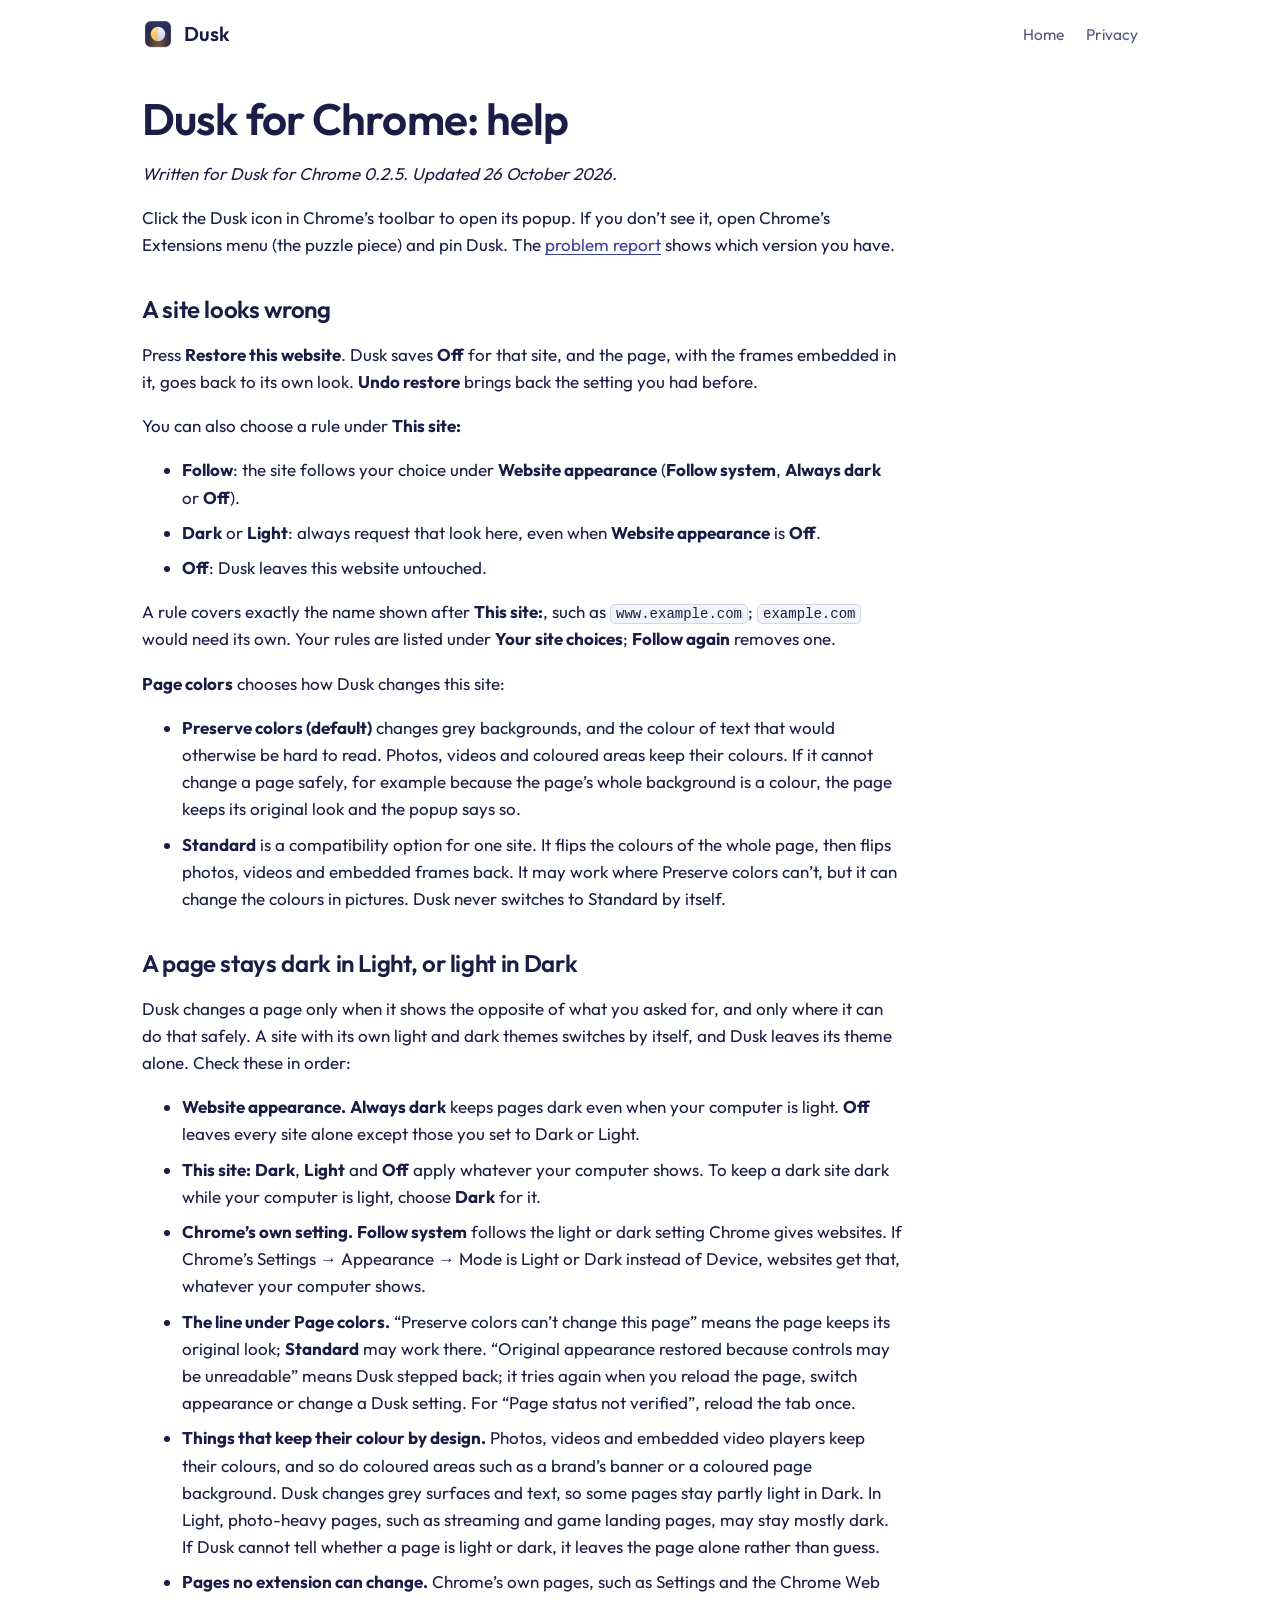
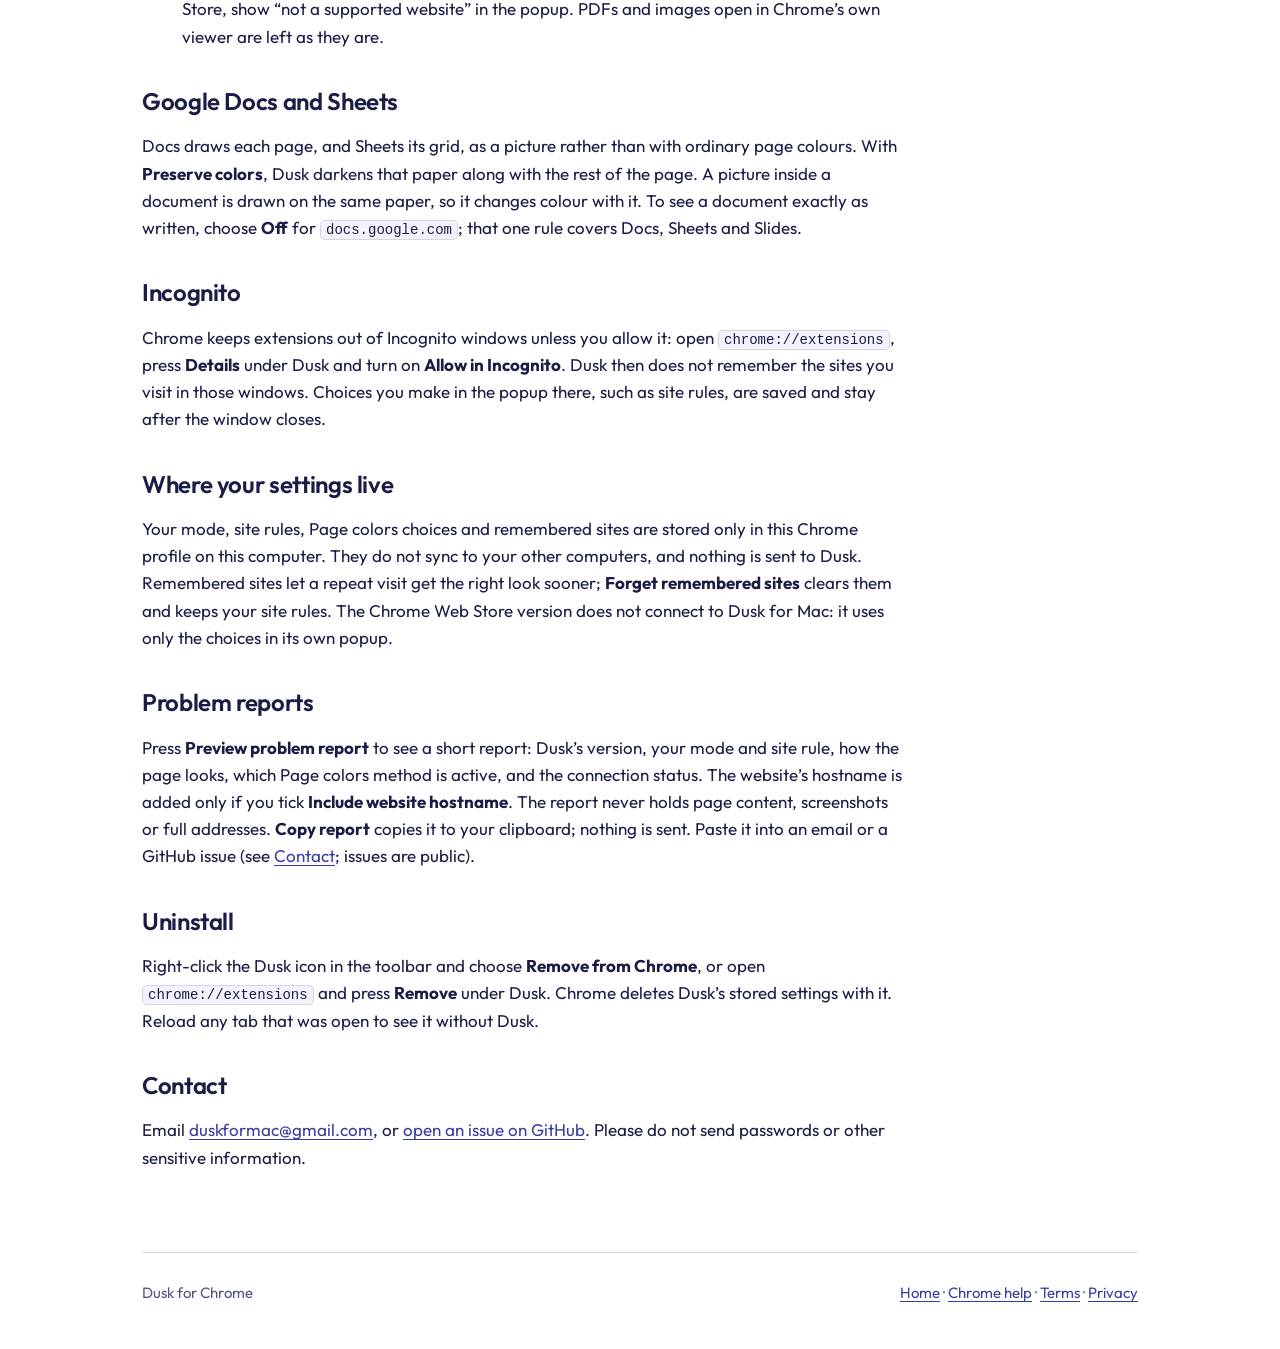
==== chrome-help.html @ 50c20387 "Site redesign: one switch for your Mac apps and websites; Chrome help and Terms pages" ====
<!doctype html>
<html lang="en">
<head>
<meta charset="utf-8">
<meta name="viewport" content="width=device-width, initial-scale=1">
<title>Dusk for Chrome: help</title>
<meta name="description" content="Troubleshooting for Dusk for Chrome: a site that looks wrong, pages that stay light or dark, Google Docs and Sheets, Incognito, problem reports and uninstalling.">
<link rel="icon" href="img/icon.png">
<link rel="stylesheet" href="style.css">
</head>
<body>
<div class="wrap">
  <header class="top">
    <a class="brand" href="./"><img src="img/icon.png" alt="">Dusk</a>
    <nav><a href="./">Home</a><a href="privacy.html">Privacy</a></nav>
  </header>
  <main class="doc">
    <h1>Dusk for Chrome: help</h1>
    <p><em>Written for Dusk for Chrome 0.2.5. Updated 26 October 2026.</em></p>
    <p>Click the Dusk icon in Chrome’s toolbar to open its popup. If you don’t see it, open Chrome’s Extensions menu (the puzzle piece) and pin Dusk. The <a href="#reports">problem report</a> shows which version you have.</p>

    <h2>A site looks wrong</h2>
    <p>Press <strong>Restore this website</strong>. Dusk saves <strong>Off</strong> for that site, and the page, with the frames embedded in it, goes back to its own look. <strong>Undo restore</strong> brings back the setting you had before.</p>
    <p>You can also choose a rule under <strong>This site:</strong></p>
    <ul>
      <li><strong>Follow</strong>: the site follows your choice under <strong>Website appearance</strong> (<strong>Follow system</strong>, <strong>Always dark</strong> or <strong>Off</strong>).</li>
      <li><strong>Dark</strong> or <strong>Light</strong>: always request that look here, even when <strong>Website appearance</strong> is <strong>Off</strong>.</li>
      <li><strong>Off</strong>: Dusk leaves this website untouched.</li>
    </ul>
    <p>A rule covers exactly the name shown after <strong>This site:</strong>, such as <code>www.example.com</code>; <code>example.com</code> would need its own. Your rules are listed under <strong>Your site choices</strong>; <strong>Follow again</strong> removes one.</p>
    <p><strong>Page colors</strong> chooses how Dusk changes this site:</p>
    <ul>
      <li><strong>Preserve colors (default)</strong> changes grey backgrounds, and the colour of text that would otherwise be hard to read. Photos, videos and coloured areas keep their colours. If it cannot change a page safely, for example because the page’s whole background is a colour, the page keeps its original look and the popup says so.</li>
      <li><strong>Standard</strong> is a compatibility option for one site. It flips the colours of the whole page, then flips photos, videos and embedded frames back. It may work where Preserve colors can’t, but it can change the colours in pictures. Dusk never switches to Standard by itself.</li>
    </ul>

    <h2>A page stays dark in Light, or light in Dark</h2>
    <p>Dusk changes a page only when it shows the opposite of what you asked for, and only where it can do that safely. A site with its own light and dark themes switches by itself, and Dusk leaves its theme alone. Check these in order:</p>
    <ul>
      <li><strong>Website appearance.</strong> <strong>Always dark</strong> keeps pages dark even when your computer is light. <strong>Off</strong> leaves every site alone except those you set to Dark or Light.</li>
      <li><strong>This site:</strong> <strong>Dark</strong>, <strong>Light</strong> and <strong>Off</strong> apply whatever your computer shows. To keep a dark site dark while your computer is light, choose <strong>Dark</strong> for it.</li>
      <li><strong>Chrome’s own setting.</strong> <strong>Follow system</strong> follows the light or dark setting Chrome gives websites. If Chrome’s Settings → Appearance → Mode is Light or Dark instead of Device, websites get that, whatever your computer shows.</li>
      <li><strong>The line under Page colors.</strong> “Preserve colors can’t change this page” means the page keeps its original look; <strong>Standard</strong> may work there. “Original appearance restored because controls may be unreadable” means Dusk stepped back; it tries again when you reload the page, switch appearance or change a Dusk setting. For “Page status not verified”, reload the tab once.</li>
      <li><strong>Things that keep their colour by design.</strong> Photos, videos and embedded video players keep their colours, and so do coloured areas such as a brand’s banner or a coloured page background. Dusk changes grey surfaces and text, so some pages stay partly light in Dark. In Light, photo-heavy pages, such as streaming and game landing pages, may stay mostly dark. If Dusk cannot tell whether a page is light or dark, it leaves the page alone rather than guess.</li>
      <li><strong>Pages no extension can change.</strong> Chrome’s own pages, such as Settings and the Chrome Web Store, show “not a supported website” in the popup. PDFs and images open in Chrome’s own viewer are left as they are.</li>
    </ul>

    <h2>Google Docs and Sheets</h2>
    <p>Docs draws each page, and Sheets its grid, as a picture rather than with ordinary page colours. With <strong>Preserve colors</strong>, Dusk darkens that paper along with the rest of the page. A picture inside a document is drawn on the same paper, so it changes colour with it. To see a document exactly as written, choose <strong>Off</strong> for <code>docs.google.com</code>; that one rule covers Docs, Sheets and Slides.</p>

    <h2>Incognito</h2>
    <p>Chrome keeps extensions out of Incognito windows unless you allow it: open <code>chrome://extensions</code>, press <strong>Details</strong> under Dusk and turn on <strong>Allow in Incognito</strong>. Dusk then does not remember the sites you visit in those windows. Choices you make in the popup there, such as site rules, are saved and stay after the window closes.</p>

    <h2>Where your settings live</h2>
    <p>Your mode, site rules, Page colors choices and remembered sites are stored only in this Chrome profile on this computer. They do not sync to your other computers, and nothing is sent to Dusk. Remembered sites let a repeat visit get the right look sooner; <strong>Forget remembered sites</strong> clears them and keeps your site rules. The Chrome Web Store version does not connect to Dusk for Mac: it uses only the choices in its own popup.</p>

    <h2 id="reports">Problem reports</h2>
    <p>Press <strong>Preview problem report</strong> to see a short report: Dusk’s version, your mode and site rule, how the page looks, which Page colors method is active, and the connection status. The website’s hostname is added only if you tick <strong>Include website hostname</strong>. The report never holds page content, screenshots or full addresses. <strong>Copy report</strong> copies it to your clipboard; nothing is sent. Paste it into an email or a GitHub issue (see <a href="#contact">Contact</a>; issues are public).</p>

    <h2>Uninstall</h2>
    <p>Right-click the Dusk icon in the toolbar and choose <strong>Remove from Chrome</strong>, or open <code>chrome://extensions</code> and press <strong>Remove</strong> under Dusk. Chrome deletes Dusk’s stored settings with it. Reload any tab that was open to see it without Dusk.</p>

    <h2 id="contact">Contact</h2>
    <p>Email <a href="mailto:duskformac@gmail.com">duskformac@gmail.com</a>, or <a href="https://github.com/calvinkim85/dusk-site/issues">open an issue on GitHub</a>. Please do not send passwords or other sensitive information.</p>
  </main>
  <footer><span>Dusk for Chrome</span><span><a href="./">Home</a> · <a href="chrome-help.html">Chrome help</a> · <a href="terms.html">Terms</a> · <a href="privacy.html">Privacy</a></span></footer>
</div>
</body>
</html>
---- style.css ----
/* Dusk site, shared by every page. No external fonts, scripts or trackers: the page makes no third-party requests.
   Colours come from the icon: its navy, its amber half and its periwinkle half. Home-page layout is in home.css. */
@font-face {
  font-family: "Outfit"; src: url("fonts/outfit-latin-wght.woff2") format("woff2");
  font-weight: 100 900; font-style: normal; font-display: swap;
}
:root {
  --bg: #ffffff; --ink: #1a1d45; --muted: #52567a; --card: #f3f4fb; --line: rgba(26,29,69,.14);
  --accent: #3a3f9f; --accent-ink: #ffffff; --shadow: 0 18px 50px rgba(26,29,69,.18);
  --ember: #fdbc59; --night: #1a1d45;
}
@media (prefers-color-scheme: dark) {
  :root { --bg: #1a1d45; --ink: #eef0fb; --muted: #b3b7d6; --card: #23275a; --line: rgba(233,236,250,.16);
          --accent: #fdbc59; --accent-ink: #1a1d45; --shadow: 0 18px 50px rgba(6,7,24,.55); }
}
* { box-sizing: border-box; }
html { color-scheme: light dark; -webkit-text-size-adjust: 100%; }
body { margin: 0; background: var(--bg); color: var(--ink);
       font: 400 17px/1.6 "Outfit", -apple-system, BlinkMacSystemFont, "Segoe UI", Roboto, Helvetica, Arial, sans-serif;
       -webkit-font-smoothing: antialiased; }
.wrap { max-width: 1040px; margin: 0 auto; padding-inline: 22px; }
a { color: var(--accent); text-underline-offset: 3px; }
a:focus-visible { outline: 3px solid var(--accent); outline-offset: 3px; border-radius: 3px; }
header.top { display: flex; align-items: center; justify-content: space-between; padding-block: 18px; }
.brand { display: flex; align-items: center; gap: 10px; font-weight: 600; font-size: 20px; color: var(--ink); text-decoration: none; }
.brand img { width: 32px; height: 32px; border-radius: 7px; }
nav { display: flex; flex-wrap: wrap; justify-content: flex-end; gap: 8px 22px; }
nav a { color: var(--muted); text-decoration: none; font-size: 15.5px; }
nav a:hover { color: var(--ink); }

h1, h2, h3 { text-wrap: balance; }
p, li { text-wrap: pretty; }

.hero { display: grid; grid-template-columns: 1.05fr .95fr; gap: 48px; align-items: center; padding-block: 44px 64px; }
h1 { font-size: clamp(38px, 5.4vw, 60px); line-height: 1.04; letter-spacing: -.02em; margin: 0 0 18px; font-weight: 600; }
.lede { font-size: 20px; color: var(--muted); margin: 0 0 28px; max-width: 34em; }
.cta { display: flex; flex-wrap: wrap; gap: 12px; align-items: center; }
.btn { display: inline-block; padding: 12px 22px; border-radius: 999px; font-weight: 500; font-size: 16.5px; text-decoration: none; }
.btn.primary { background: var(--accent); color: var(--accent-ink); }
.btn.ghost { border: 1px solid var(--line); color: var(--ink); background: var(--card); }
.btn[aria-disabled="true"] { opacity: .6; cursor: default; }
.note { font-size: 14.5px; color: var(--muted); margin-top: 14px; }
.shot { width: 100%; max-width: 400px; justify-self: center; border-radius: 14px; box-shadow: var(--shadow); border: 1px solid var(--line); display: block; }
.hero-shot { margin: 0; }
.hero-shot figcaption { margin-top: 10px; color: var(--muted); text-align: center; font-size: 14.5px; }

section { padding-block: 56px; border-top: 1px solid var(--line); }
h2 { font-size: clamp(27px, 3.4vw, 38px); line-height: 1.15; letter-spacing: -.015em; margin: 0 0 10px; font-weight: 600; }
h3 { font-weight: 600; }
.sub { color: var(--muted); margin: 0 0 30px; max-width: 40em; }
.grid { display: grid; grid-template-columns: repeat(3, 1fr); gap: 16px; }
.card { background: var(--card); border-radius: 14px; padding: 20px; }
.card h3 { margin: 0 0 6px; font-size: 18px; }
.card p { margin: 0; color: var(--muted); font-size: 16px; }
.card p + p { margin-top: 12px; }
.status { display: inline-block; margin-top: 14px; color: var(--muted); font-size: 14px; font-weight: 600; }
.two { display: grid; grid-template-columns: 1fr 1fr; gap: 40px; align-items: center; }
.two img { max-width: 100%; }
.shot.wide { max-width: 480px; height: auto; }
ul.plain, ol.plain { padding-left: 1.1em; margin: 0; }
ul.plain li, ol.plain li { margin-bottom: 9px; }
.honest { background: var(--card); border-radius: 14px; padding: 22px 24px; }

footer { border-top: 1px solid var(--line); padding-block: 28px 44px; color: var(--muted); font-size: 15px;
         display: flex; flex-wrap: wrap; gap: 8px 22px; justify-content: space-between; }

/* document pages: privacy, terms, support, help */
.doc { max-width: 760px; padding-block: 28px 64px; }
.doc h1 { font-size: clamp(31px, 4.4vw, 44px); }
.doc h2 { font-size: 24px; margin-top: 38px; }
.doc li { margin-bottom: 8px; }
.policy-scope { padding: 14px 16px; border-radius: 10px; background: var(--card); }
.doc code { font: 14px ui-monospace, SFMono-Regular, Menlo, monospace; background: var(--card); border: 1px solid var(--line); border-radius: 5px; padding: 1px 5px; overflow-wrap: anywhere; }

@media (max-width: 820px) {
  .hero, .two { grid-template-columns: 1fr; gap: 30px; padding-block: 24px 44px; }
  .grid { grid-template-columns: 1fr; }
  header.top { align-items: flex-start; gap: 14px; }
  nav { max-width: 72%; gap: 6px 14px; }
  .two img, .shot { max-width: min(100%, 360px); }
}

@media (max-width: 520px) {
  header.top { flex-direction: column; }
  nav { max-width: none; justify-content: flex-start; }
}
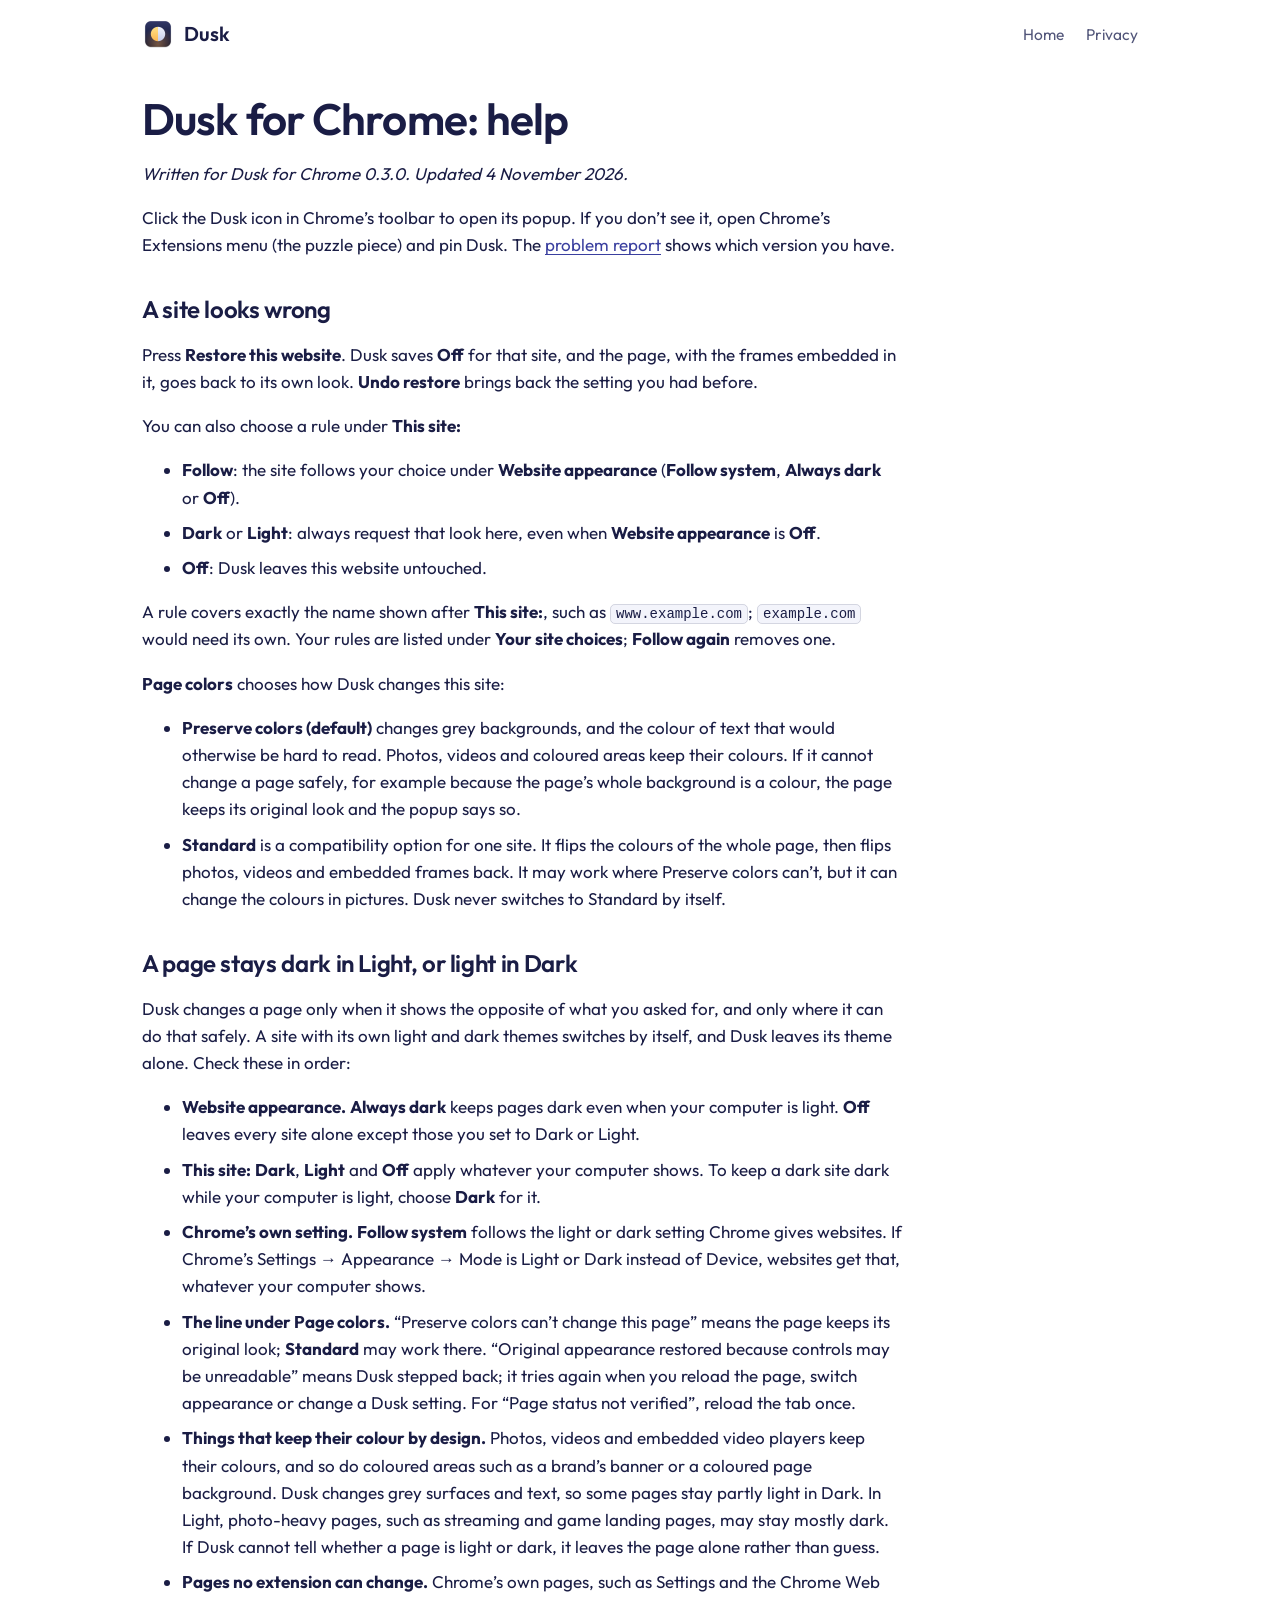
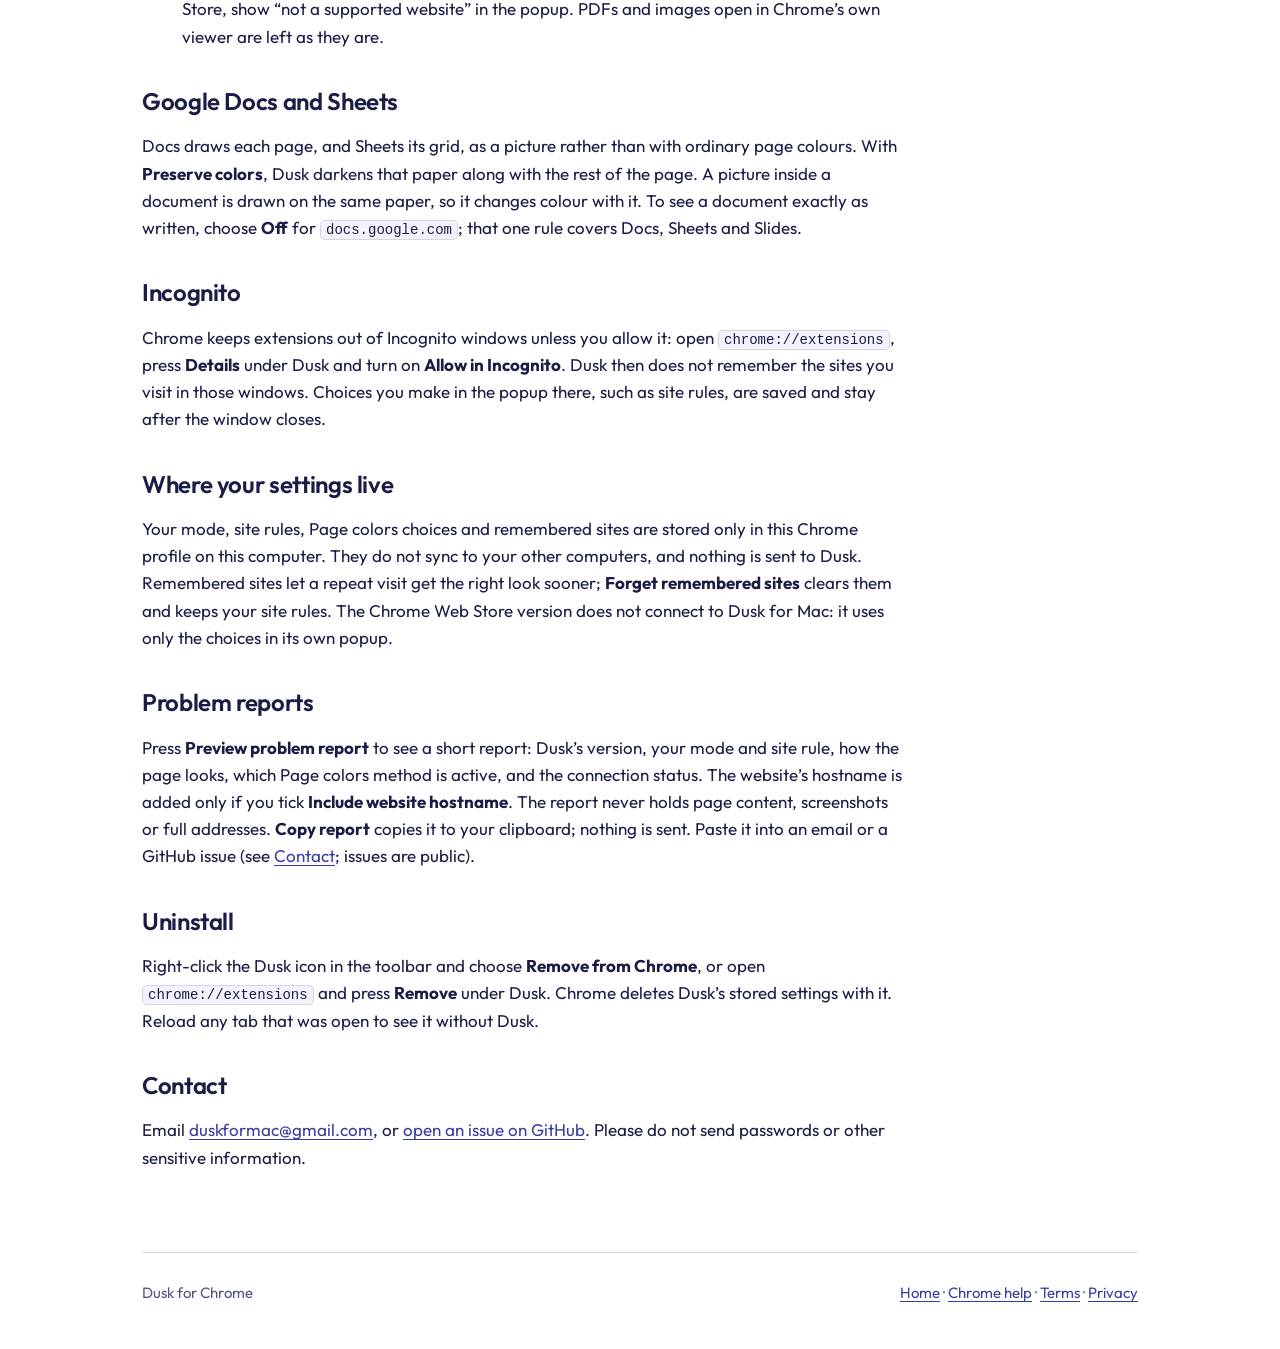
==== commit a423eb23: "Chrome 0.3.0: privacy policy 3 November 2026, Chrome help for 0.3.0, homepage privacy line Co-Author" ====
--- a/chrome-help.html
+++ b/chrome-help.html
@@ -16,7 +16,7 @@
   </header>
   <main class="doc">
     <h1>Dusk for Chrome: help</h1>
-    <p><em>Written for Dusk for Chrome 0.2.5. Updated 26 October 2026.</em></p>
+    <p><em>Written for Dusk for Chrome 0.3.0. Updated 4 November 2026.</em></p>
     <p>Click the Dusk icon in Chrome’s toolbar to open its popup. If you don’t see it, open Chrome’s Extensions menu (the puzzle piece) and pin Dusk. The <a href="#reports">problem report</a> shows which version you have.</p>
 
     <h2>A site looks wrong</h2>
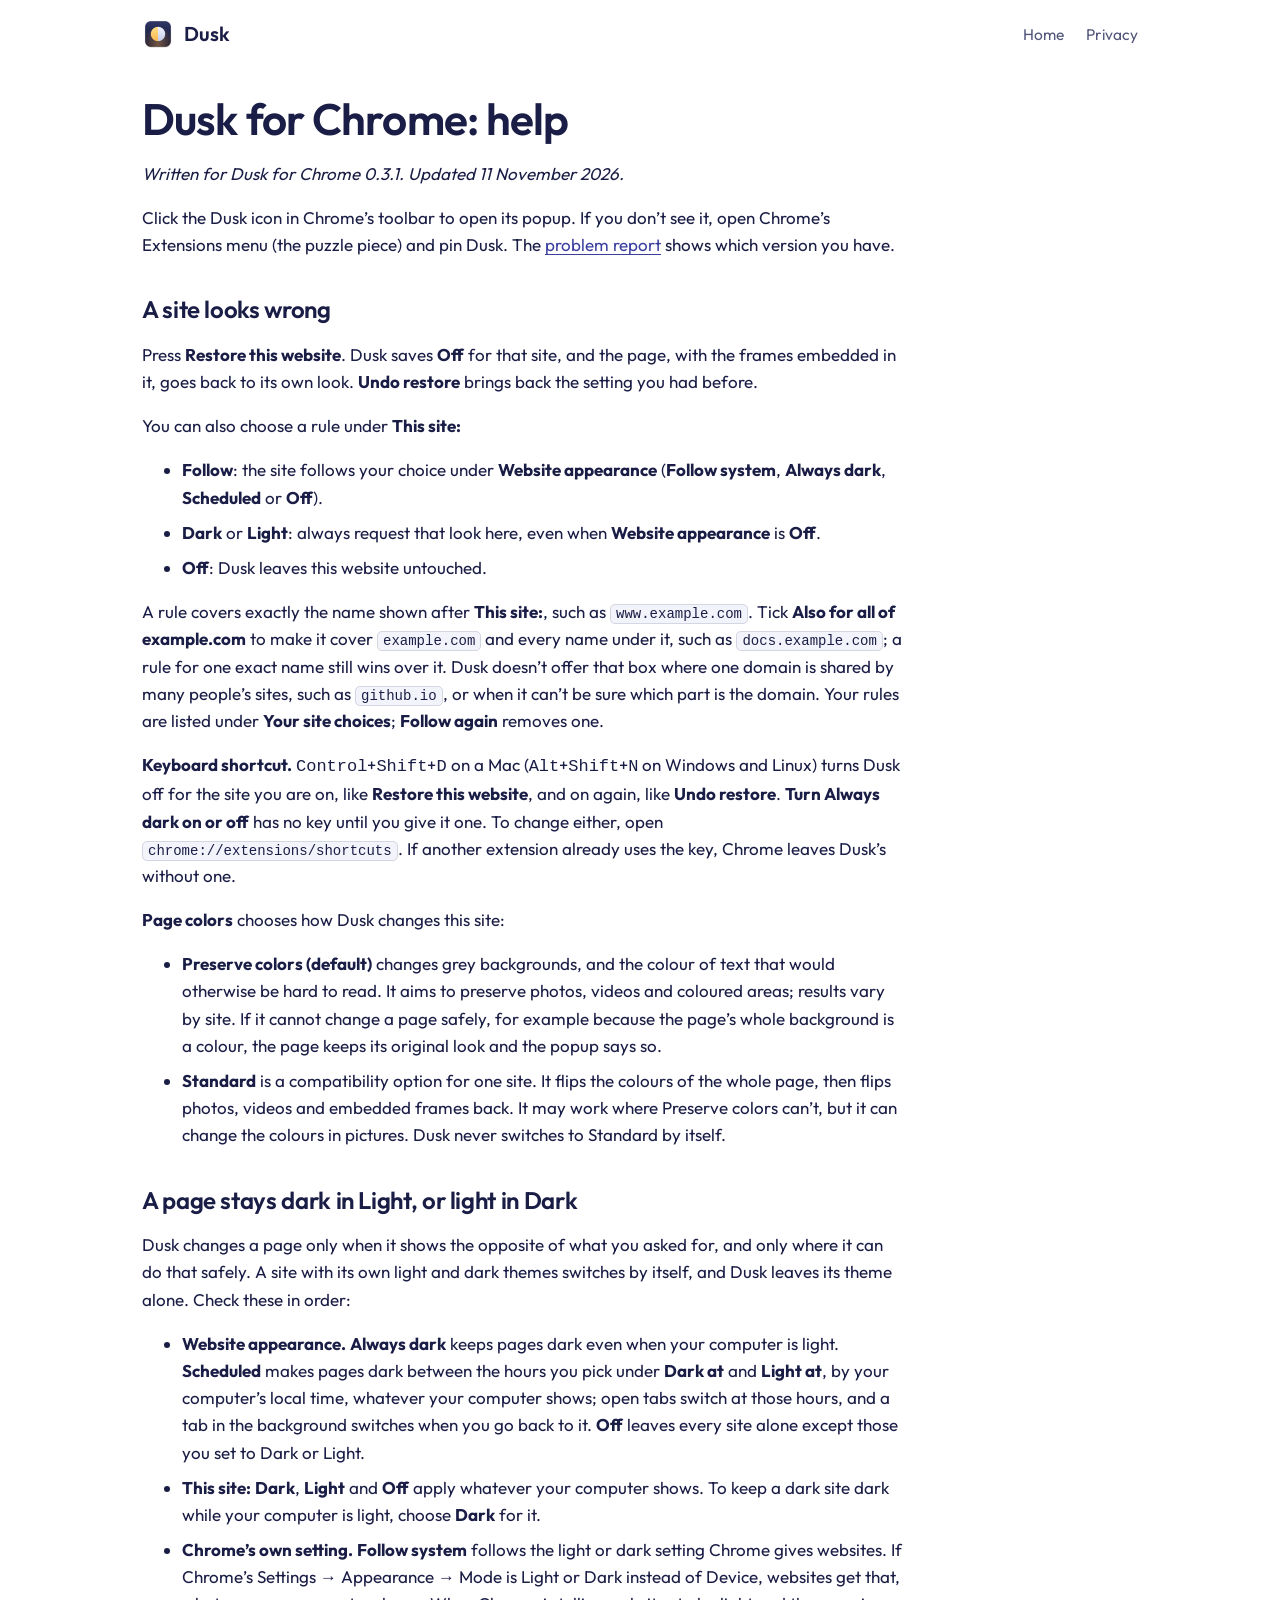
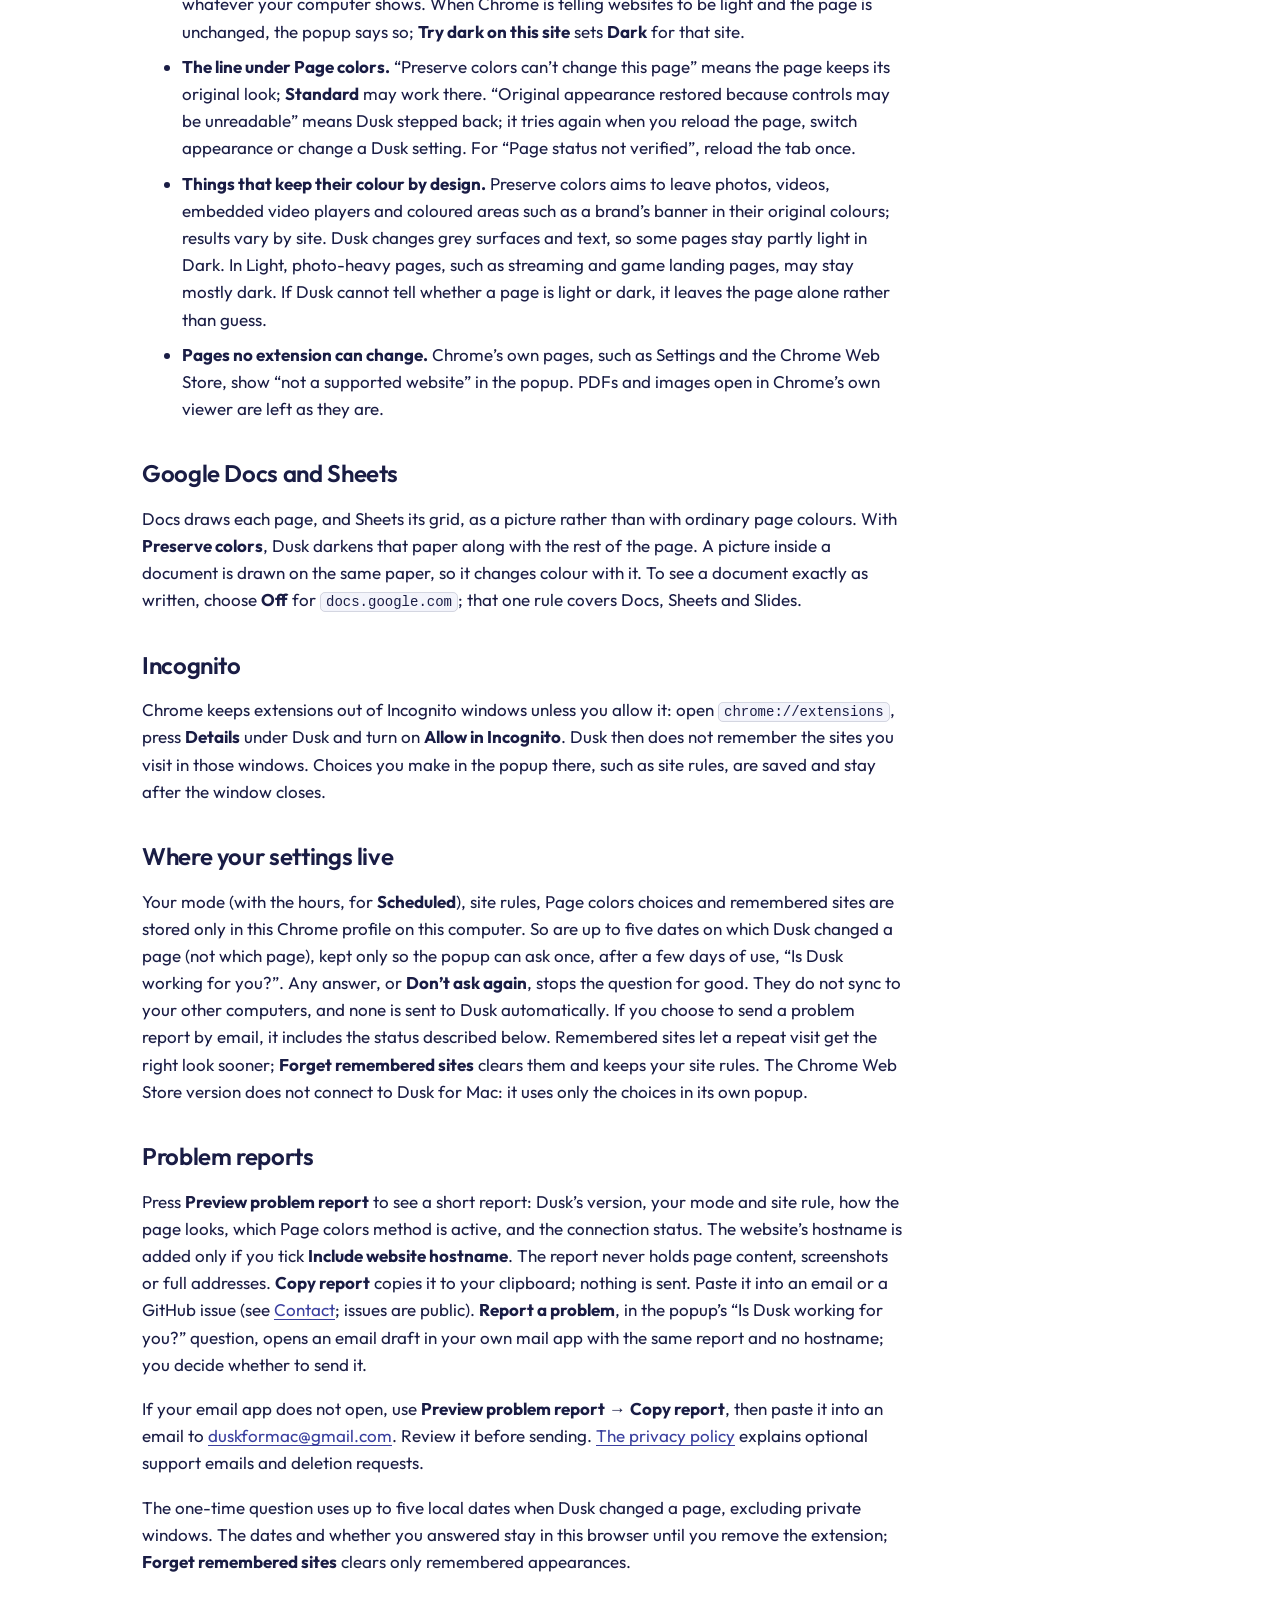
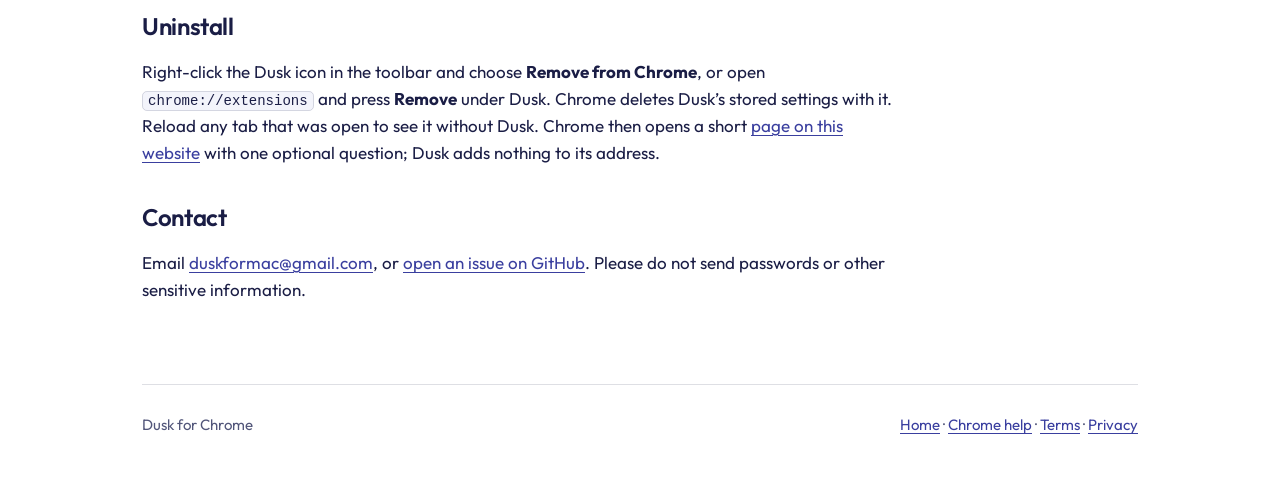
==== commit 31e0e363: "Publish clearer download paths, Chrome help and support privacy" ====
--- a/chrome-help.html
+++ b/chrome-help.html
@@ -16,32 +16,33 @@
   </header>
   <main class="doc">
     <h1>Dusk for Chrome: help</h1>
-    <p><em>Written for Dusk for Chrome 0.3.0. Updated 4 November 2026.</em></p>
+    <p><em>Written for Dusk for Chrome 0.3.1. Updated 11 November 2026.</em></p>
     <p>Click the Dusk icon in Chrome’s toolbar to open its popup. If you don’t see it, open Chrome’s Extensions menu (the puzzle piece) and pin Dusk. The <a href="#reports">problem report</a> shows which version you have.</p>
 
     <h2>A site looks wrong</h2>
     <p>Press <strong>Restore this website</strong>. Dusk saves <strong>Off</strong> for that site, and the page, with the frames embedded in it, goes back to its own look. <strong>Undo restore</strong> brings back the setting you had before.</p>
     <p>You can also choose a rule under <strong>This site:</strong></p>
     <ul>
-      <li><strong>Follow</strong>: the site follows your choice under <strong>Website appearance</strong> (<strong>Follow system</strong>, <strong>Always dark</strong> or <strong>Off</strong>).</li>
+      <li><strong>Follow</strong>: the site follows your choice under <strong>Website appearance</strong> (<strong>Follow system</strong>, <strong>Always dark</strong>, <strong>Scheduled</strong> or <strong>Off</strong>).</li>
       <li><strong>Dark</strong> or <strong>Light</strong>: always request that look here, even when <strong>Website appearance</strong> is <strong>Off</strong>.</li>
       <li><strong>Off</strong>: Dusk leaves this website untouched.</li>
     </ul>
-    <p>A rule covers exactly the name shown after <strong>This site:</strong>, such as <code>www.example.com</code>; <code>example.com</code> would need its own. Your rules are listed under <strong>Your site choices</strong>; <strong>Follow again</strong> removes one.</p>
+    <p>A rule covers exactly the name shown after <strong>This site:</strong>, such as <code>www.example.com</code>. Tick <strong>Also for all of example.com</strong> to make it cover <code>example.com</code> and every name under it, such as <code>docs.example.com</code>; a rule for one exact name still wins over it. Dusk doesn’t offer that box where one domain is shared by many people’s sites, such as <code>github.io</code>, or when it can’t be sure which part is the domain. Your rules are listed under <strong>Your site choices</strong>; <strong>Follow again</strong> removes one.</p>
+    <p><strong>Keyboard shortcut.</strong> <kbd>Control</kbd>+<kbd>Shift</kbd>+<kbd>D</kbd> on a Mac (<kbd>Alt</kbd>+<kbd>Shift</kbd>+<kbd>N</kbd> on Windows and Linux) turns Dusk off for the site you are on, like <strong>Restore this website</strong>, and on again, like <strong>Undo restore</strong>. <strong>Turn Always dark on or off</strong> has no key until you give it one. To change either, open <code>chrome://extensions/shortcuts</code>. If another extension already uses the key, Chrome leaves Dusk’s without one.</p>
     <p><strong>Page colors</strong> chooses how Dusk changes this site:</p>
     <ul>
-      <li><strong>Preserve colors (default)</strong> changes grey backgrounds, and the colour of text that would otherwise be hard to read. Photos, videos and coloured areas keep their colours. If it cannot change a page safely, for example because the page’s whole background is a colour, the page keeps its original look and the popup says so.</li>
+      <li><strong>Preserve colors (default)</strong> changes grey backgrounds, and the colour of text that would otherwise be hard to read. It aims to preserve photos, videos and coloured areas; results vary by site. If it cannot change a page safely, for example because the page’s whole background is a colour, the page keeps its original look and the popup says so.</li>
       <li><strong>Standard</strong> is a compatibility option for one site. It flips the colours of the whole page, then flips photos, videos and embedded frames back. It may work where Preserve colors can’t, but it can change the colours in pictures. Dusk never switches to Standard by itself.</li>
     </ul>
 
     <h2>A page stays dark in Light, or light in Dark</h2>
     <p>Dusk changes a page only when it shows the opposite of what you asked for, and only where it can do that safely. A site with its own light and dark themes switches by itself, and Dusk leaves its theme alone. Check these in order:</p>
     <ul>
-      <li><strong>Website appearance.</strong> <strong>Always dark</strong> keeps pages dark even when your computer is light. <strong>Off</strong> leaves every site alone except those you set to Dark or Light.</li>
+      <li><strong>Website appearance.</strong> <strong>Always dark</strong> keeps pages dark even when your computer is light. <strong>Scheduled</strong> makes pages dark between the hours you pick under <strong>Dark at</strong> and <strong>Light at</strong>, by your computer’s local time, whatever your computer shows; open tabs switch at those hours, and a tab in the background switches when you go back to it. <strong>Off</strong> leaves every site alone except those you set to Dark or Light.</li>
       <li><strong>This site:</strong> <strong>Dark</strong>, <strong>Light</strong> and <strong>Off</strong> apply whatever your computer shows. To keep a dark site dark while your computer is light, choose <strong>Dark</strong> for it.</li>
-      <li><strong>Chrome’s own setting.</strong> <strong>Follow system</strong> follows the light or dark setting Chrome gives websites. If Chrome’s Settings → Appearance → Mode is Light or Dark instead of Device, websites get that, whatever your computer shows.</li>
+      <li><strong>Chrome’s own setting.</strong> <strong>Follow system</strong> follows the light or dark setting Chrome gives websites. If Chrome’s Settings → Appearance → Mode is Light or Dark instead of Device, websites get that, whatever your computer shows. When Chrome is telling websites to be light and the page is unchanged, the popup says so; <strong>Try dark on this site</strong> sets <strong>Dark</strong> for that site.</li>
       <li><strong>The line under Page colors.</strong> “Preserve colors can’t change this page” means the page keeps its original look; <strong>Standard</strong> may work there. “Original appearance restored because controls may be unreadable” means Dusk stepped back; it tries again when you reload the page, switch appearance or change a Dusk setting. For “Page status not verified”, reload the tab once.</li>
-      <li><strong>Things that keep their colour by design.</strong> Photos, videos and embedded video players keep their colours, and so do coloured areas such as a brand’s banner or a coloured page background. Dusk changes grey surfaces and text, so some pages stay partly light in Dark. In Light, photo-heavy pages, such as streaming and game landing pages, may stay mostly dark. If Dusk cannot tell whether a page is light or dark, it leaves the page alone rather than guess.</li>
+      <li><strong>Things that keep their colour by design.</strong> Preserve colors aims to leave photos, videos, embedded video players and coloured areas such as a brand’s banner in their original colours; results vary by site. Dusk changes grey surfaces and text, so some pages stay partly light in Dark. In Light, photo-heavy pages, such as streaming and game landing pages, may stay mostly dark. If Dusk cannot tell whether a page is light or dark, it leaves the page alone rather than guess.</li>
       <li><strong>Pages no extension can change.</strong> Chrome’s own pages, such as Settings and the Chrome Web Store, show “not a supported website” in the popup. PDFs and images open in Chrome’s own viewer are left as they are.</li>
     </ul>
 
@@ -52,13 +53,16 @@
     <p>Chrome keeps extensions out of Incognito windows unless you allow it: open <code>chrome://extensions</code>, press <strong>Details</strong> under Dusk and turn on <strong>Allow in Incognito</strong>. Dusk then does not remember the sites you visit in those windows. Choices you make in the popup there, such as site rules, are saved and stay after the window closes.</p>
 
     <h2>Where your settings live</h2>
-    <p>Your mode, site rules, Page colors choices and remembered sites are stored only in this Chrome profile on this computer. They do not sync to your other computers, and nothing is sent to Dusk. Remembered sites let a repeat visit get the right look sooner; <strong>Forget remembered sites</strong> clears them and keeps your site rules. The Chrome Web Store version does not connect to Dusk for Mac: it uses only the choices in its own popup.</p>
+    <p>Your mode (with the hours, for <strong>Scheduled</strong>), site rules, Page colors choices and remembered sites are stored only in this Chrome profile on this computer. So are up to five dates on which Dusk changed a page (not which page), kept only so the popup can ask once, after a few days of use, “Is Dusk working for you?”. Any answer, or <strong>Don’t ask again</strong>, stops the question for good. They do not sync to your other computers, and none is sent to Dusk automatically. If you choose to send a problem report by email, it includes the status described below. Remembered sites let a repeat visit get the right look sooner; <strong>Forget remembered sites</strong> clears them and keeps your site rules. The Chrome Web Store version does not connect to Dusk for Mac: it uses only the choices in its own popup.</p>
 
     <h2 id="reports">Problem reports</h2>
-    <p>Press <strong>Preview problem report</strong> to see a short report: Dusk’s version, your mode and site rule, how the page looks, which Page colors method is active, and the connection status. The website’s hostname is added only if you tick <strong>Include website hostname</strong>. The report never holds page content, screenshots or full addresses. <strong>Copy report</strong> copies it to your clipboard; nothing is sent. Paste it into an email or a GitHub issue (see <a href="#contact">Contact</a>; issues are public).</p>
+    <p>Press <strong>Preview problem report</strong> to see a short report: Dusk’s version, your mode and site rule, how the page looks, which Page colors method is active, and the connection status. The website’s hostname is added only if you tick <strong>Include website hostname</strong>. The report never holds page content, screenshots or full addresses. <strong>Copy report</strong> copies it to your clipboard; nothing is sent. Paste it into an email or a GitHub issue (see <a href="#contact">Contact</a>; issues are public). <strong>Report a problem</strong>, in the popup’s “Is Dusk working for you?” question, opens an email draft in your own mail app with the same report and no hostname; you decide whether to send it.</p>
+
+    <p>If your email app does not open, use <strong>Preview problem report</strong> → <strong>Copy report</strong>, then paste it into an email to <a href="mailto:duskformac@gmail.com">duskformac@gmail.com</a>. Review it before sending. <a href="privacy.html">The privacy policy</a> explains optional support emails and deletion requests.</p>
+    <p>The one-time question uses up to five local dates when Dusk changed a page, excluding private windows. The dates and whether you answered stay in this browser until you remove the extension; <strong>Forget remembered sites</strong> clears only remembered appearances.</p>
 
     <h2>Uninstall</h2>
-    <p>Right-click the Dusk icon in the toolbar and choose <strong>Remove from Chrome</strong>, or open <code>chrome://extensions</code> and press <strong>Remove</strong> under Dusk. Chrome deletes Dusk’s stored settings with it. Reload any tab that was open to see it without Dusk.</p>
+    <p>Right-click the Dusk icon in the toolbar and choose <strong>Remove from Chrome</strong>, or open <code>chrome://extensions</code> and press <strong>Remove</strong> under Dusk. Chrome deletes Dusk’s stored settings with it. Reload any tab that was open to see it without Dusk. Chrome then opens a short <a href="uninstall.html">page on this website</a> with one optional question; Dusk adds nothing to its address.</p>
 
     <h2 id="contact">Contact</h2>
     <p>Email <a href="mailto:duskformac@gmail.com">duskformac@gmail.com</a>, or <a href="https://github.com/calvinkim85/dusk-site/issues">open an issue on GitHub</a>. Please do not send passwords or other sensitive information.</p>
--- a/style.css
+++ b/style.css
@@ -84,3 +84,6 @@
   header.top { flex-direction: column; }
   nav { max-width: none; justify-content: flex-start; }
 }
+
+/* Long policy URLs stay readable on narrow screens. */
+.doc a { overflow-wrap: anywhere; }
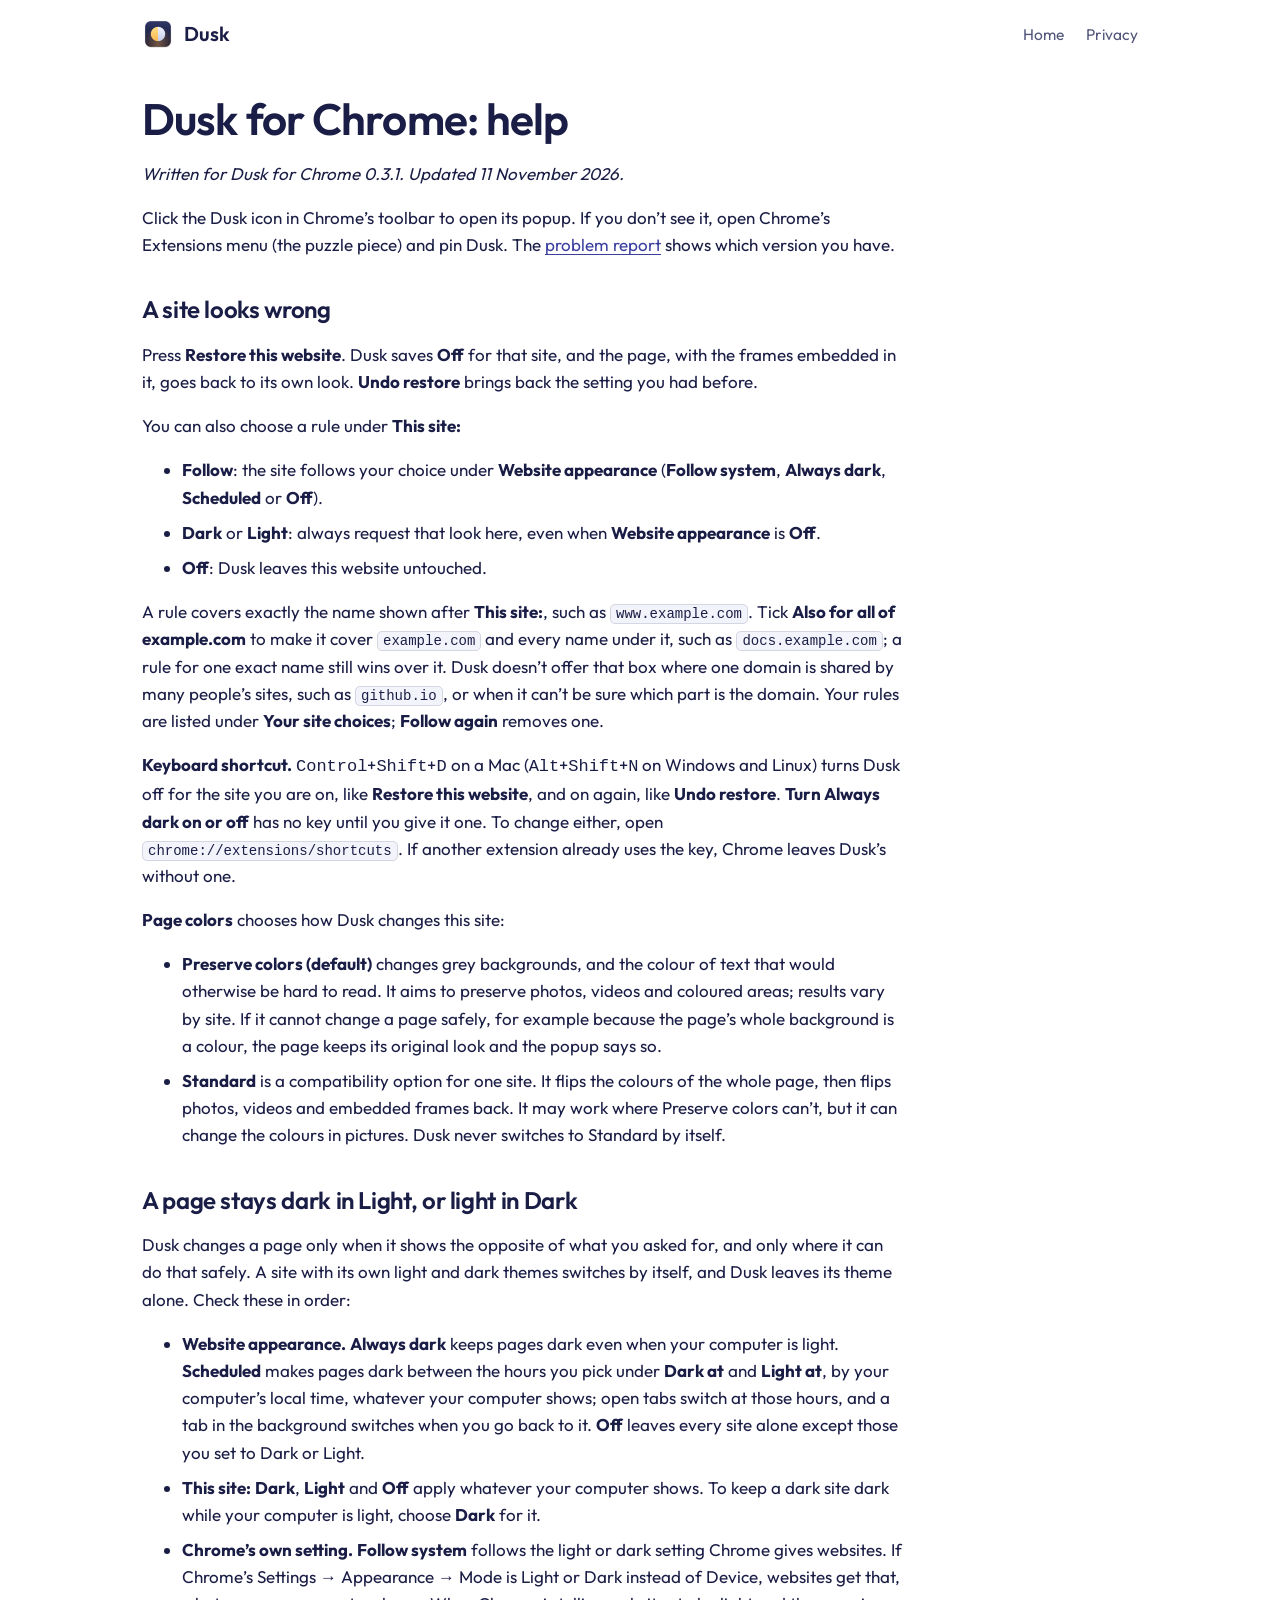
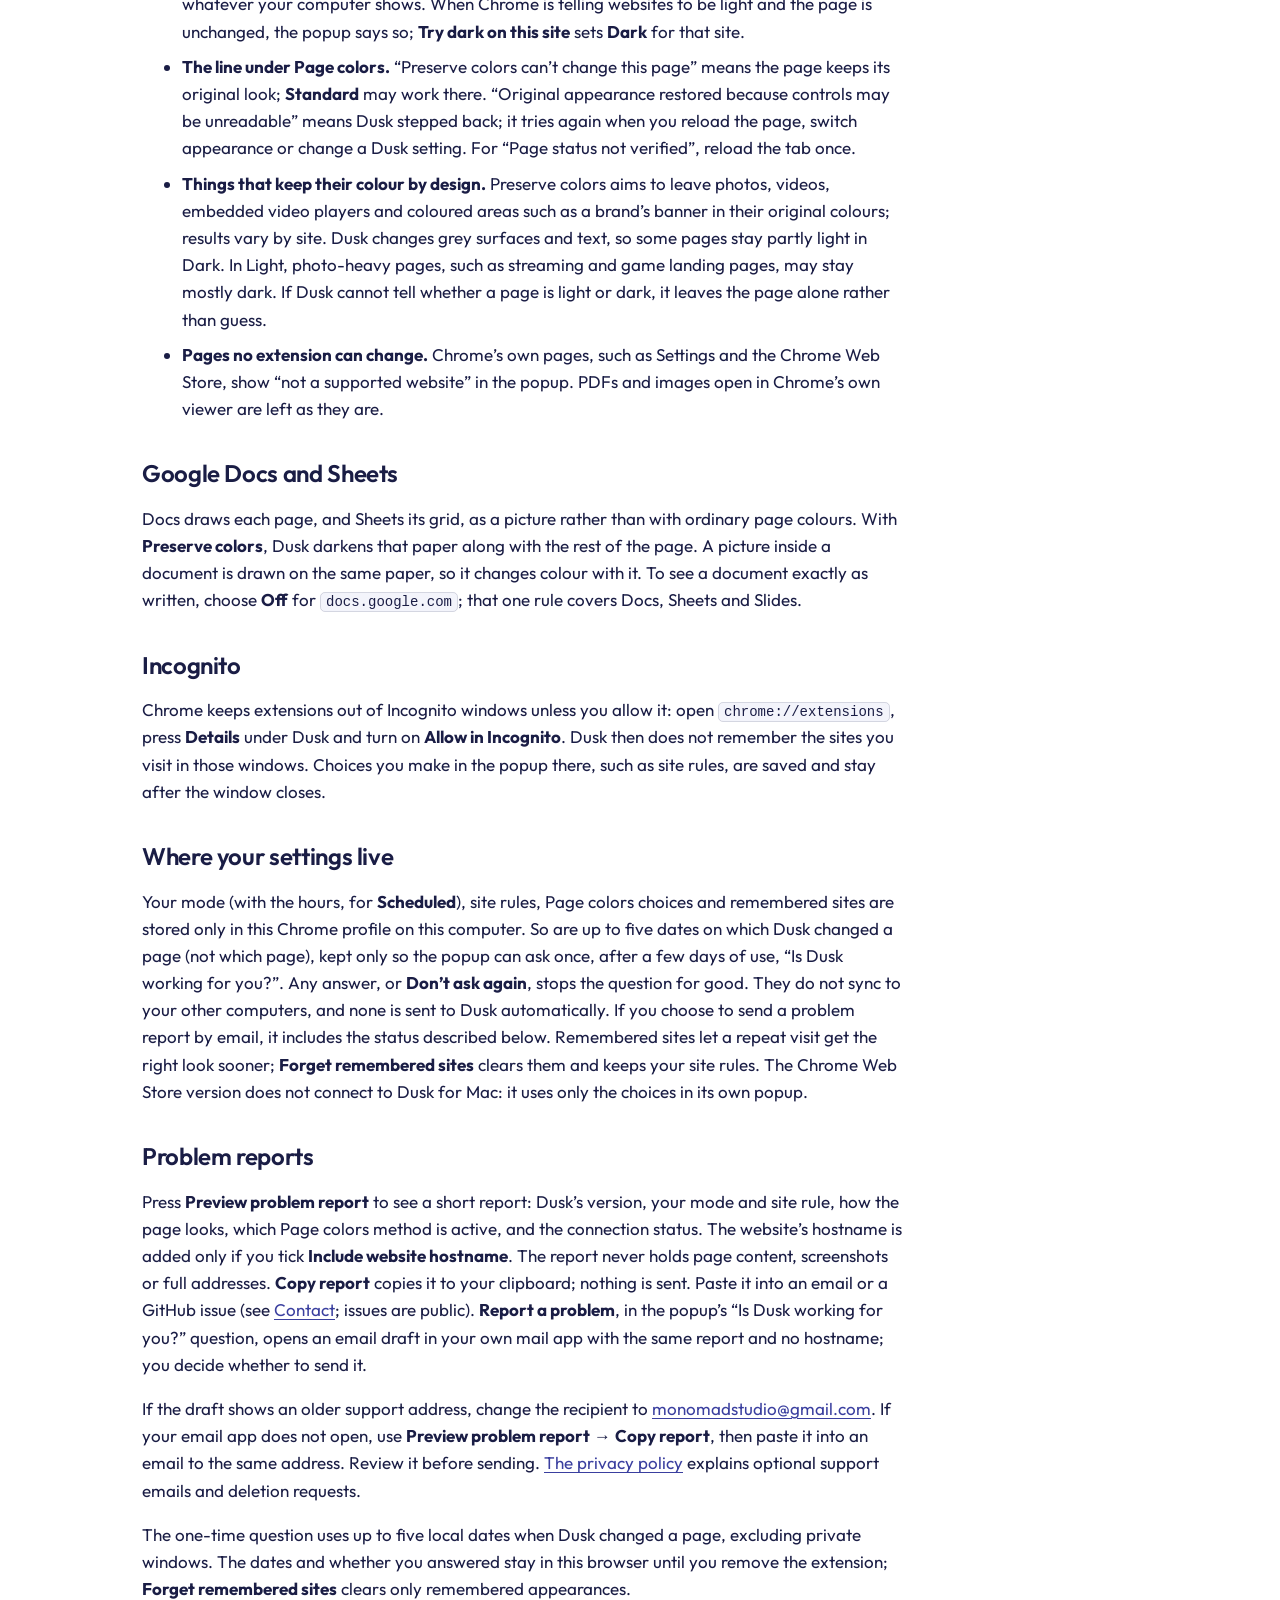
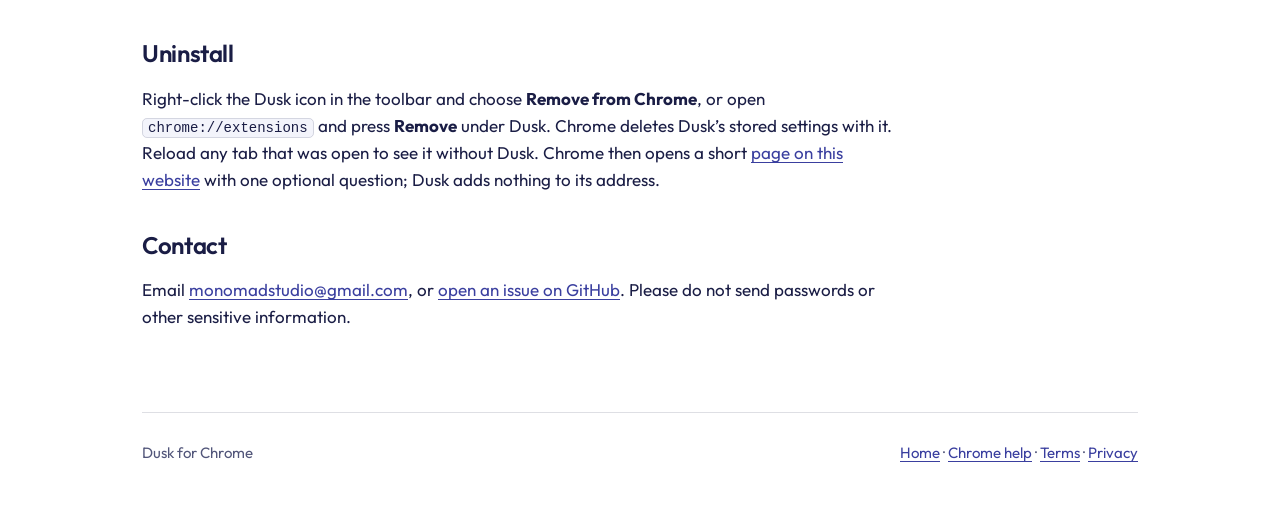
==== commit 746d4f19: "Update Dusk support contact to Monomad Studio" ====
--- a/chrome-help.html
+++ b/chrome-help.html
@@ -58,14 +58,14 @@
     <h2 id="reports">Problem reports</h2>
     <p>Press <strong>Preview problem report</strong> to see a short report: Dusk’s version, your mode and site rule, how the page looks, which Page colors method is active, and the connection status. The website’s hostname is added only if you tick <strong>Include website hostname</strong>. The report never holds page content, screenshots or full addresses. <strong>Copy report</strong> copies it to your clipboard; nothing is sent. Paste it into an email or a GitHub issue (see <a href="#contact">Contact</a>; issues are public). <strong>Report a problem</strong>, in the popup’s “Is Dusk working for you?” question, opens an email draft in your own mail app with the same report and no hostname; you decide whether to send it.</p>
 
-    <p>If your email app does not open, use <strong>Preview problem report</strong> → <strong>Copy report</strong>, then paste it into an email to <a href="mailto:duskformac@gmail.com">duskformac@gmail.com</a>. Review it before sending. <a href="privacy.html">The privacy policy</a> explains optional support emails and deletion requests.</p>
+    <p>If the draft shows an older support address, change the recipient to <a href="mailto:monomadstudio@gmail.com">monomadstudio@gmail.com</a>. If your email app does not open, use <strong>Preview problem report</strong> → <strong>Copy report</strong>, then paste it into an email to the same address. Review it before sending. <a href="privacy.html">The privacy policy</a> explains optional support emails and deletion requests.</p>
     <p>The one-time question uses up to five local dates when Dusk changed a page, excluding private windows. The dates and whether you answered stay in this browser until you remove the extension; <strong>Forget remembered sites</strong> clears only remembered appearances.</p>
 
     <h2>Uninstall</h2>
     <p>Right-click the Dusk icon in the toolbar and choose <strong>Remove from Chrome</strong>, or open <code>chrome://extensions</code> and press <strong>Remove</strong> under Dusk. Chrome deletes Dusk’s stored settings with it. Reload any tab that was open to see it without Dusk. Chrome then opens a short <a href="uninstall.html">page on this website</a> with one optional question; Dusk adds nothing to its address.</p>
 
     <h2 id="contact">Contact</h2>
-    <p>Email <a href="mailto:duskformac@gmail.com">duskformac@gmail.com</a>, or <a href="https://github.com/calvinkim85/dusk-site/issues">open an issue on GitHub</a>. Please do not send passwords or other sensitive information.</p>
+    <p>Email <a href="mailto:monomadstudio@gmail.com">monomadstudio@gmail.com</a>, or <a href="https://github.com/calvinkim85/dusk-site/issues">open an issue on GitHub</a>. Please do not send passwords or other sensitive information.</p>
   </main>
   <footer><span>Dusk for Chrome</span><span><a href="./">Home</a> · <a href="chrome-help.html">Chrome help</a> · <a href="terms.html">Terms</a> · <a href="privacy.html">Privacy</a></span></footer>
 </div>
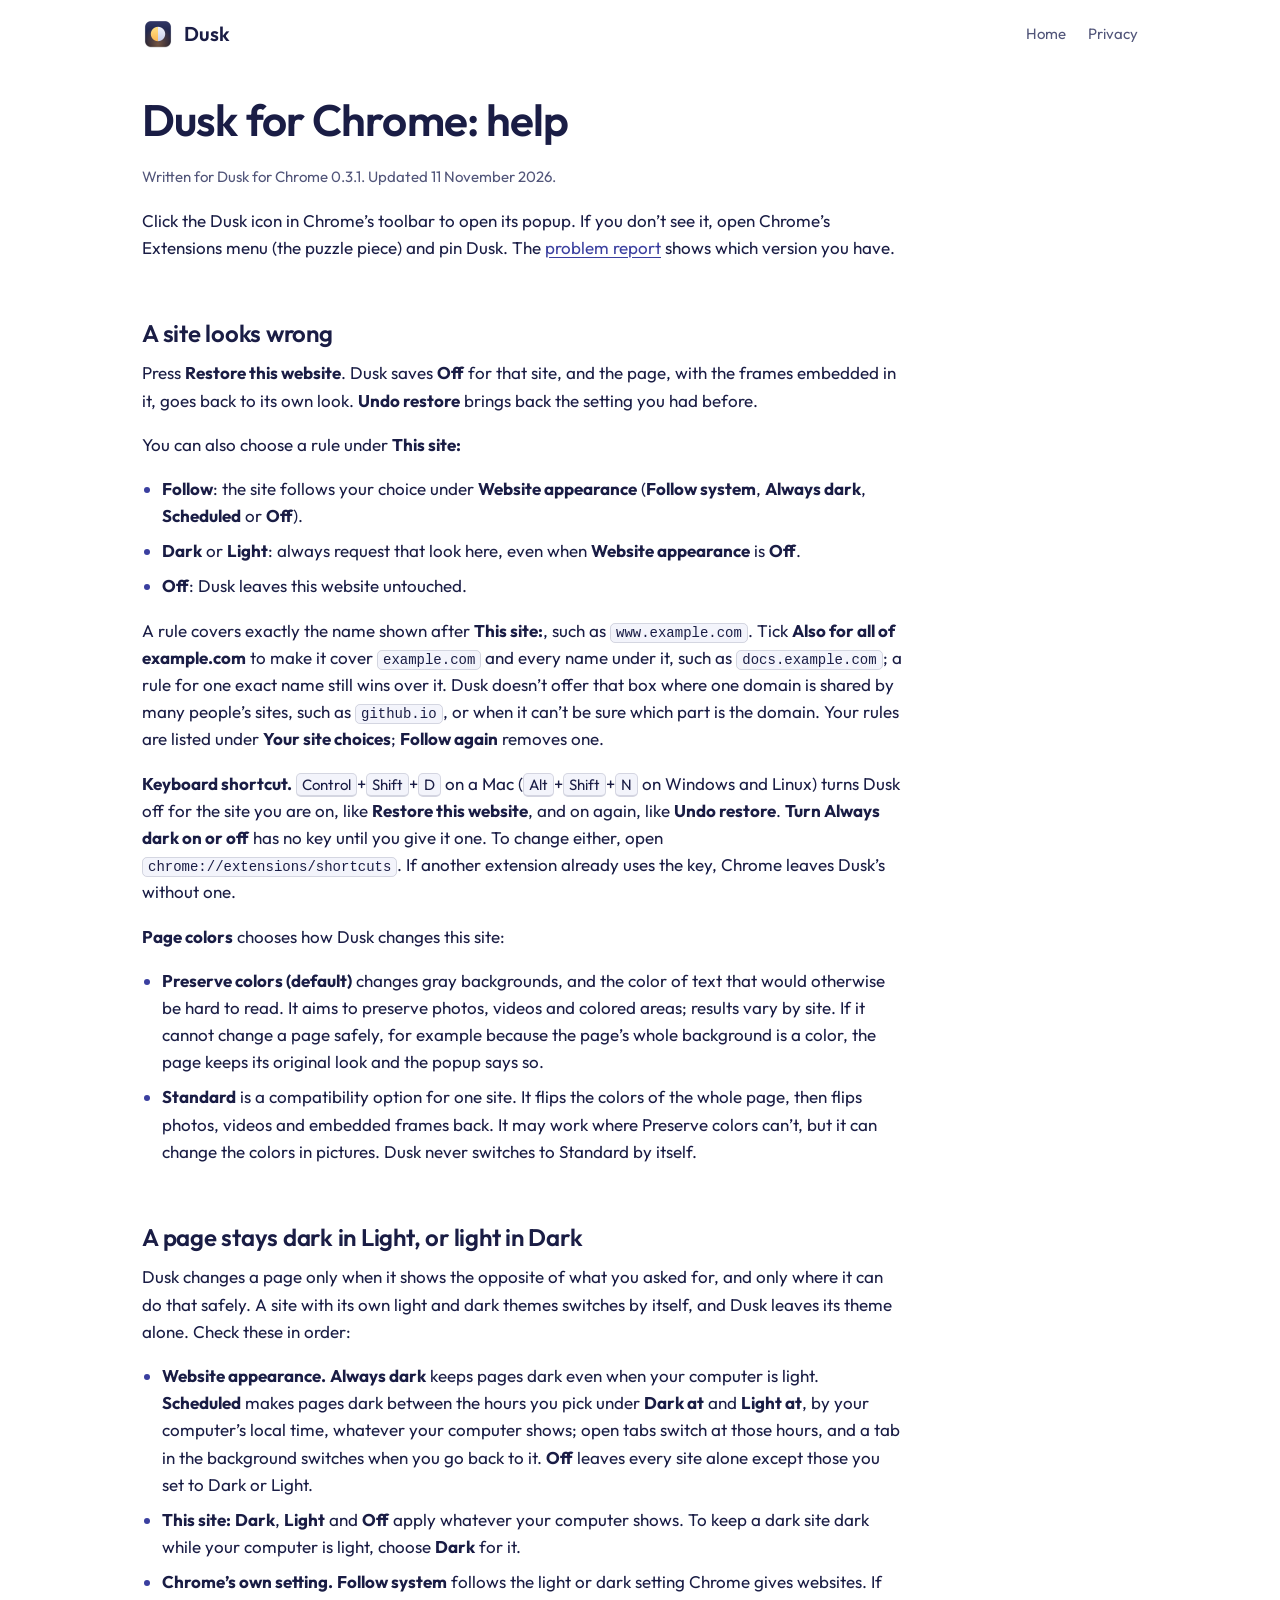
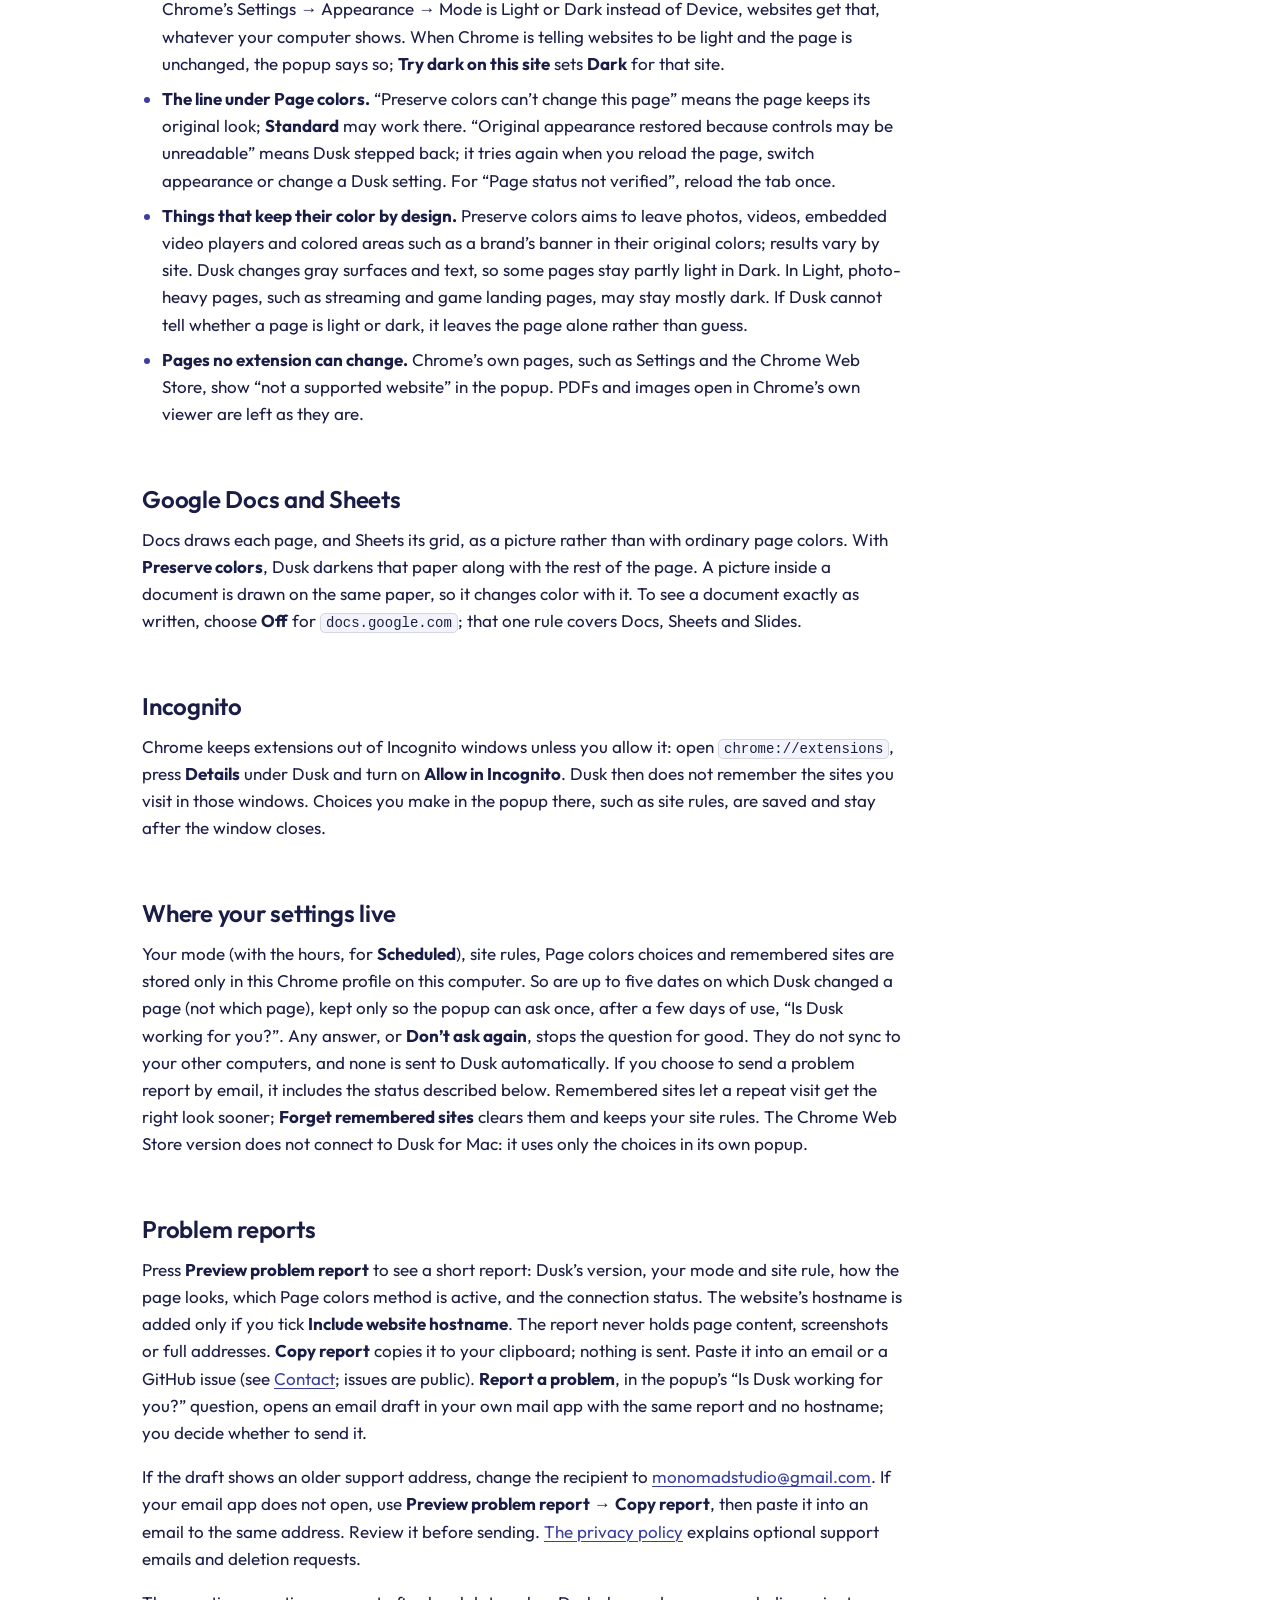
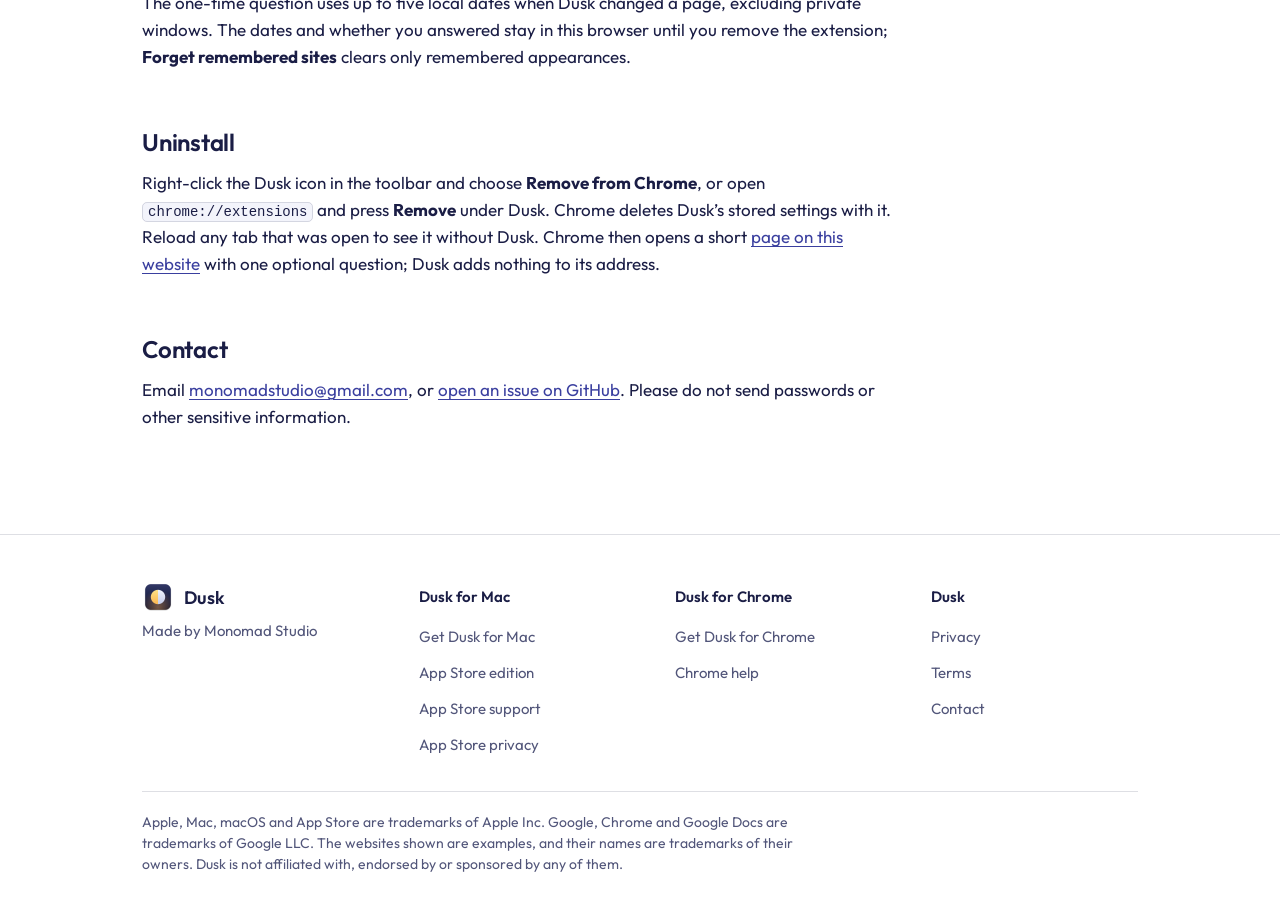
==== commit 59ef1402: "Polish the site: filled download buttons, section bands, one footer, phone hand-off only on phones F" ====
--- a/chrome-help.html
+++ b/chrome-help.html
@@ -3,6 +3,9 @@
 <head>
 <meta charset="utf-8">
 <meta name="viewport" content="width=device-width, initial-scale=1">
+<meta name="color-scheme" content="light dark">
+<meta name="theme-color" content="#ffffff" media="(prefers-color-scheme: light)">
+<meta name="theme-color" content="#1a1d45" media="(prefers-color-scheme: dark)">
 <title>Dusk for Chrome: help</title>
 <meta name="description" content="Troubleshooting for Dusk for Chrome: a site that looks wrong, pages that stay light or dark, Google Docs and Sheets, Incognito, problem reports and uninstalling.">
 <link rel="icon" href="img/icon.png">
@@ -11,8 +14,8 @@
 <body>
 <div class="wrap">
   <header class="top">
-    <a class="brand" href="./"><img src="img/icon.png" alt="">Dusk</a>
-    <nav><a href="./">Home</a><a href="privacy.html">Privacy</a></nav>
+    <a class="brand" href="./"><img src="img/icon.png" width="32" height="32" alt="">Dusk</a>
+    <nav aria-label="Main navigation"><a href="./">Home</a><a href="privacy.html">Privacy</a></nav>
   </header>
   <main class="doc">
     <h1>Dusk for Chrome: help</h1>
@@ -31,8 +34,8 @@
     <p><strong>Keyboard shortcut.</strong> <kbd>Control</kbd>+<kbd>Shift</kbd>+<kbd>D</kbd> on a Mac (<kbd>Alt</kbd>+<kbd>Shift</kbd>+<kbd>N</kbd> on Windows and Linux) turns Dusk off for the site you are on, like <strong>Restore this website</strong>, and on again, like <strong>Undo restore</strong>. <strong>Turn Always dark on or off</strong> has no key until you give it one. To change either, open <code>chrome://extensions/shortcuts</code>. If another extension already uses the key, Chrome leaves Dusk’s without one.</p>
     <p><strong>Page colors</strong> chooses how Dusk changes this site:</p>
     <ul>
-      <li><strong>Preserve colors (default)</strong> changes grey backgrounds, and the colour of text that would otherwise be hard to read. It aims to preserve photos, videos and coloured areas; results vary by site. If it cannot change a page safely, for example because the page’s whole background is a colour, the page keeps its original look and the popup says so.</li>
-      <li><strong>Standard</strong> is a compatibility option for one site. It flips the colours of the whole page, then flips photos, videos and embedded frames back. It may work where Preserve colors can’t, but it can change the colours in pictures. Dusk never switches to Standard by itself.</li>
+      <li><strong>Preserve colors (default)</strong> changes gray backgrounds, and the color of text that would otherwise be hard to read. It aims to preserve photos, videos and colored areas; results vary by site. If it cannot change a page safely, for example because the page’s whole background is a color, the page keeps its original look and the popup says so.</li>
+      <li><strong>Standard</strong> is a compatibility option for one site. It flips the colors of the whole page, then flips photos, videos and embedded frames back. It may work where Preserve colors can’t, but it can change the colors in pictures. Dusk never switches to Standard by itself.</li>
     </ul>
 
     <h2>A page stays dark in Light, or light in Dark</h2>
@@ -42,12 +45,12 @@
       <li><strong>This site:</strong> <strong>Dark</strong>, <strong>Light</strong> and <strong>Off</strong> apply whatever your computer shows. To keep a dark site dark while your computer is light, choose <strong>Dark</strong> for it.</li>
       <li><strong>Chrome’s own setting.</strong> <strong>Follow system</strong> follows the light or dark setting Chrome gives websites. If Chrome’s Settings → Appearance → Mode is Light or Dark instead of Device, websites get that, whatever your computer shows. When Chrome is telling websites to be light and the page is unchanged, the popup says so; <strong>Try dark on this site</strong> sets <strong>Dark</strong> for that site.</li>
       <li><strong>The line under Page colors.</strong> “Preserve colors can’t change this page” means the page keeps its original look; <strong>Standard</strong> may work there. “Original appearance restored because controls may be unreadable” means Dusk stepped back; it tries again when you reload the page, switch appearance or change a Dusk setting. For “Page status not verified”, reload the tab once.</li>
-      <li><strong>Things that keep their colour by design.</strong> Preserve colors aims to leave photos, videos, embedded video players and coloured areas such as a brand’s banner in their original colours; results vary by site. Dusk changes grey surfaces and text, so some pages stay partly light in Dark. In Light, photo-heavy pages, such as streaming and game landing pages, may stay mostly dark. If Dusk cannot tell whether a page is light or dark, it leaves the page alone rather than guess.</li>
+      <li><strong>Things that keep their color by design.</strong> Preserve colors aims to leave photos, videos, embedded video players and colored areas such as a brand’s banner in their original colors; results vary by site. Dusk changes gray surfaces and text, so some pages stay partly light in Dark. In Light, photo-heavy pages, such as streaming and game landing pages, may stay mostly dark. If Dusk cannot tell whether a page is light or dark, it leaves the page alone rather than guess.</li>
       <li><strong>Pages no extension can change.</strong> Chrome’s own pages, such as Settings and the Chrome Web Store, show “not a supported website” in the popup. PDFs and images open in Chrome’s own viewer are left as they are.</li>
     </ul>
 
     <h2>Google Docs and Sheets</h2>
-    <p>Docs draws each page, and Sheets its grid, as a picture rather than with ordinary page colours. With <strong>Preserve colors</strong>, Dusk darkens that paper along with the rest of the page. A picture inside a document is drawn on the same paper, so it changes colour with it. To see a document exactly as written, choose <strong>Off</strong> for <code>docs.google.com</code>; that one rule covers Docs, Sheets and Slides.</p>
+    <p>Docs draws each page, and Sheets its grid, as a picture rather than with ordinary page colors. With <strong>Preserve colors</strong>, Dusk darkens that paper along with the rest of the page. A picture inside a document is drawn on the same paper, so it changes color with it. To see a document exactly as written, choose <strong>Off</strong> for <code>docs.google.com</code>; that one rule covers Docs, Sheets and Slides.</p>
 
     <h2>Incognito</h2>
     <p>Chrome keeps extensions out of Incognito windows unless you allow it: open <code>chrome://extensions</code>, press <strong>Details</strong> under Dusk and turn on <strong>Allow in Incognito</strong>. Dusk then does not remember the sites you visit in those windows. Choices you make in the popup there, such as site rules, are saved and stay after the window closes.</p>
@@ -67,7 +70,41 @@
     <h2 id="contact">Contact</h2>
     <p>Email <a href="mailto:monomadstudio@gmail.com">monomadstudio@gmail.com</a>, or <a href="https://github.com/calvinkim85/dusk-site/issues">open an issue on GitHub</a>. Please do not send passwords or other sensitive information.</p>
   </main>
-  <footer><span>Dusk for Chrome</span><span><a href="./">Home</a> · <a href="chrome-help.html">Chrome help</a> · <a href="terms.html">Terms</a> · <a href="privacy.html">Privacy</a></span></footer>
 </div>
+<footer class="site-footer">
+  <div class="wrap">
+    <nav class="foot-grid" aria-label="Footer">
+      <div>
+        <a class="brand" href="./"><img src="img/icon.png" width="32" height="32" alt="">Dusk</a>
+        <p class="foot-made">Made by Monomad Studio</p>
+      </div>
+      <div>
+        <p class="foot-title" id="foot-mac">Dusk for Mac</p>
+        <ul aria-labelledby="foot-mac">
+          <li><a href="./#mac">Get Dusk for Mac</a></li>
+          <li><a href="mac-app-store.html">App Store edition</a></li>
+          <li><a href="mac-app-store-support.html">App Store support</a></li>
+          <li><a href="mac-app-store-privacy.html">App Store privacy</a></li>
+        </ul>
+      </div>
+      <div>
+        <p class="foot-title" id="foot-chrome">Dusk for Chrome</p>
+        <ul aria-labelledby="foot-chrome">
+          <li><a href="chrome.html">Get Dusk for Chrome</a></li>
+          <li><a href="chrome-help.html">Chrome help</a></li>
+        </ul>
+      </div>
+      <div>
+        <p class="foot-title" id="foot-dusk">Dusk</p>
+        <ul aria-labelledby="foot-dusk">
+          <li><a href="privacy.html">Privacy</a></li>
+          <li><a href="terms.html">Terms</a></li>
+          <li><a href="chrome-help.html#contact">Contact</a></li>
+        </ul>
+      </div>
+    </nav>
+    <p class="foot-legal">Apple, Mac, macOS and App Store are trademarks of Apple Inc. Google, Chrome and Google Docs are trademarks of Google LLC. The websites shown are examples, and their names are trademarks of their owners. Dusk is not affiliated with, endorsed by or sponsored by any of them.</p>
+  </div>
+</footer>
 </body>
 </html>
--- a/style.css
+++ b/style.css
@@ -1,89 +1,182 @@
 /* Dusk site, shared by every page. No external fonts, scripts or trackers: the page makes no third-party requests.
-   Colours come from the icon: its navy, its amber half and its periwinkle half. Home-page layout is in home.css. */
+   Colors come from the icon: its navy, its amber half and its periwinkle half. Amber (--ember) is kept for the thing
+   to act on in a view (the install button, the line you drag); numbers, markers and rules use --mark instead.
+   Home-page layout is in home.css, the Chrome page's in chrome.css. */
 @font-face {
   font-family: "Outfit"; src: url("fonts/outfit-latin-wght.woff2") format("woff2");
   font-weight: 100 900; font-style: normal; font-display: swap;
 }
 :root {
   --bg: #ffffff; --ink: #1a1d45; --muted: #52567a; --card: #f3f4fb; --line: rgba(26,29,69,.14);
-  --accent: #3a3f9f; --accent-ink: #ffffff; --shadow: 0 18px 50px rgba(26,29,69,.18);
-  --ember: #fdbc59; --night: #1a1d45;
+  --accent: #3a3f9f; --accent-ink: #ffffff; --mark: #3a3f9f;
+  --ember: #fdbc59; --ember-hi: #ffd27d; --night: #1a1d45; --night-deep: #101230;
+  --moon: #e9ecfa; --moon-muted: #c2c6e3; --moon-line: rgba(233,236,250,.18);
+
+  /* One type scale below the hero: fine, small, body, lead, title, display. In rem, so a larger browser font is honored. */
+  --fs-fine: .875rem; --fs-small: .9375rem; --fs-body: 1.0625rem;
+  --fs-lead: clamp(1.125rem, 1rem + .5vw, 1.3125rem);
+  --fs-title: clamp(1.3125rem, 1.15rem + .7vw, 1.625rem);
+  --fs-display: clamp(1.875rem, 1.2rem + 2.6vw, 2.875rem);
+
+  /* One spacing step between sections, one gap between columns. */
+  --section: clamp(3.5rem, 2rem + 6vw, 6.5rem);
+  --gap: clamp(1.5rem, 1rem + 2.6vw, 3.5rem);
+
+  /* Radius: controls, pictures, cards. Buttons are pills. */
+  --r-ctl: 8px; --r-img: 14px; --r-card: 20px; --r-pill: 999px;
+  /* The one shadow, for pictures of the product only. */
+  --shot-shadow: 0 0 0 1px var(--line), 0 28px 56px -32px rgba(26,29,69,.5);
+  --ease-out: cubic-bezier(.23, 1, .32, 1);
 }
 @media (prefers-color-scheme: dark) {
   :root { --bg: #1a1d45; --ink: #eef0fb; --muted: #b3b7d6; --card: #23275a; --line: rgba(233,236,250,.16);
-          --accent: #fdbc59; --accent-ink: #1a1d45; --shadow: 0 18px 50px rgba(6,7,24,.55); }
+          --accent: #fdbc59; --accent-ink: #1a1d45; --mark: #c2c6e3;
+          --shot-shadow: 0 0 0 1px var(--line), 0 28px 56px -32px rgba(4,5,20,.85); }
 }
 * { box-sizing: border-box; }
-html { color-scheme: light dark; -webkit-text-size-adjust: 100%; }
+html { color-scheme: light dark; -webkit-text-size-adjust: 100%; text-size-adjust: 100%; -webkit-tap-highlight-color: transparent; }
 body { margin: 0; background: var(--bg); color: var(--ink);
-       font: 400 17px/1.6 "Outfit", -apple-system, BlinkMacSystemFont, "Segoe UI", Roboto, Helvetica, Arial, sans-serif;
-       -webkit-font-smoothing: antialiased; }
+       font: 400 var(--fs-body)/1.6 "Outfit", -apple-system, BlinkMacSystemFont, "Segoe UI", Roboto, Helvetica, Arial, sans-serif;
+       -webkit-font-smoothing: antialiased; overflow-wrap: break-word; }
 .wrap { max-width: 1040px; margin: 0 auto; padding-inline: 22px; }
-a { color: var(--accent); text-underline-offset: 3px; }
-a:focus-visible { outline: 3px solid var(--accent); outline-offset: 3px; border-radius: 3px; }
-header.top { display: flex; align-items: center; justify-content: space-between; padding-block: 18px; }
-.brand { display: flex; align-items: center; gap: 10px; font-weight: 600; font-size: 20px; color: var(--ink); text-decoration: none; }
+img { max-width: 100%; }
+a { color: var(--accent); text-underline-offset: 3px; text-decoration-thickness: 1px; }
+a:focus-visible, summary:focus-visible { outline: 3px solid var(--accent); outline-offset: 3px; border-radius: 3px; }
+@media (hover: hover) and (pointer: fine) { a:hover { text-decoration-thickness: 2px; } }
+/* Touch: no double-tap wait on controls, no text selection on a long press of a button. Links stay long-pressable. */
+a, button, summary, label { touch-action: manipulation; }
+button, summary { user-select: none; -webkit-user-select: none; }
+
+/* Header */
+header.top { display: flex; align-items: center; justify-content: space-between; gap: 8px 16px; padding-block: 12px; }
+header.top nav { min-width: 0; }
+.brand { display: inline-flex; flex: none; align-items: center; gap: 10px; min-height: 44px; font-weight: 600; font-size: 1.25rem; color: var(--ink); text-decoration: none; }
 .brand img { width: 32px; height: 32px; border-radius: 7px; }
-nav { display: flex; flex-wrap: wrap; justify-content: flex-end; gap: 8px 22px; }
-nav a { color: var(--muted); text-decoration: none; font-size: 15.5px; }
-nav a:hover { color: var(--ink); }
+nav { display: flex; flex-wrap: wrap; justify-content: flex-end; gap: 0 22px; }
+nav a { display: inline-flex; align-items: center; min-height: 44px; color: var(--muted); text-decoration: none; font-size: var(--fs-small); overflow-wrap: anywhere; }
+@media (hover: hover) and (pointer: fine) { nav a:hover { color: var(--ink); text-decoration: underline; text-decoration-thickness: 1px; } }
+nav a:active { color: var(--ink); text-decoration: underline; text-decoration-thickness: 1px; }
 
 h1, h2, h3 { text-wrap: balance; }
 p, li { text-wrap: pretty; }
+h1 { font-size: clamp(2.375rem, 1.4rem + 4vw, 3.75rem); line-height: 1.04; letter-spacing: -.02em; margin: 0 0 18px; font-weight: 600; }
+h2 { font-size: var(--fs-display); line-height: 1.1; letter-spacing: -.015em; margin: 0 0 12px; font-weight: 600; }
+h3 { font-size: var(--fs-title); line-height: 1.2; letter-spacing: -.01em; font-weight: 600; }
+.lede { font-size: var(--fs-lead); line-height: 1.4; color: var(--muted); margin: 0 0 28px; max-width: 34em; }
+.sub { color: var(--muted); margin: 0 0 28px; max-width: 40em; }
+.note { font-size: var(--fs-small); line-height: 1.5; color: var(--muted); margin: 14px 0 0; }
+.facts { margin: 10px 0 0; color: var(--muted); font-size: var(--fs-small); line-height: 1.4; font-variant-numeric: tabular-nums; }
 
-.hero { display: grid; grid-template-columns: 1.05fr .95fr; gap: 48px; align-items: center; padding-block: 44px 64px; }
-h1 { font-size: clamp(38px, 5.4vw, 60px); line-height: 1.04; letter-spacing: -.02em; margin: 0 0 18px; font-weight: 600; }
-.lede { font-size: 20px; color: var(--muted); margin: 0 0 28px; max-width: 34em; }
+/* Buttons: one filled button in a view, in amber. The outlined one is for the second choice beside it.
+   A button answers a press with its color only; nothing in a button moves. */
 .cta { display: flex; flex-wrap: wrap; gap: 12px; align-items: center; }
-.btn { display: inline-block; padding: 12px 22px; border-radius: 999px; font-weight: 500; font-size: 16.5px; text-decoration: none; }
-.btn.primary { background: var(--accent); color: var(--accent-ink); }
-.btn.ghost { border: 1px solid var(--line); color: var(--ink); background: var(--card); }
+/* A plain link beside a button is still a control of its own: it gets the same 44px of height to press. */
+.cta > a:not(.btn) { display: inline-flex; align-items: center; min-height: 44px; max-width: 100%; overflow-wrap: anywhere; }
+.btn { display: inline-flex; align-items: center; justify-content: center; gap: 10px; min-height: 48px; max-width: 100%; padding: 10px 24px; border: 0; border-radius: var(--r-pill); overflow-wrap: anywhere;
+       background: none; color: var(--ink); font: inherit; font-size: var(--fs-body); font-weight: 600; line-height: 1.2; text-align: center; text-decoration: none; cursor: pointer;
+       transition: background-color .15s ease; }
+.btn.primary { background: var(--ember); color: var(--night); box-shadow: 0 0 0 1.5px var(--night); }
+.btn.ghost { box-shadow: inset 0 0 0 1.5px currentColor; }
+.btn:focus-visible { outline: 3px solid var(--accent); outline-offset: 3px; border-radius: var(--r-pill); }
+.btn.primary:focus-visible { outline-color: var(--ink); }
 .btn[aria-disabled="true"] { opacity: .6; cursor: default; }
-.note { font-size: 14.5px; color: var(--muted); margin-top: 14px; }
-.shot { width: 100%; max-width: 400px; justify-self: center; border-radius: 14px; box-shadow: var(--shadow); border: 1px solid var(--line); display: block; }
-.hero-shot { margin: 0; }
-.hero-shot figcaption { margin-top: 10px; color: var(--muted); text-align: center; font-size: 14.5px; }
+@media (hover: hover) and (pointer: fine) {
+  .btn.primary:hover { background: var(--ember-hi); }
+  .btn.ghost:hover { background: color-mix(in srgb, currentColor 9%, transparent); }
+}
+.btn.primary:active { background: var(--ember-hi); }
+.btn.ghost:active { background: color-mix(in srgb, currentColor 14%, transparent); }
 
-section { padding-block: 56px; border-top: 1px solid var(--line); }
-h2 { font-size: clamp(27px, 3.4vw, 38px); line-height: 1.15; letter-spacing: -.015em; margin: 0 0 10px; font-weight: 600; }
-h3 { font-weight: 600; }
-.sub { color: var(--muted); margin: 0 0 30px; max-width: 40em; }
-.grid { display: grid; grid-template-columns: repeat(3, 1fr); gap: 16px; }
-.card { background: var(--card); border-radius: 14px; padding: 20px; }
-.card h3 { margin: 0 0 6px; font-size: 18px; }
-.card p { margin: 0; color: var(--muted); font-size: 16px; }
+/* Plain pages: the App Store edition's page */
+.hero { display: grid; grid-template-columns: minmax(0, 1.05fr) minmax(0, .95fr); gap: var(--gap); align-items: center; padding-block: clamp(1.5rem, 4vw, 3rem) var(--section); }
+section { padding-block: clamp(2.5rem, 2rem + 3vw, 4.5rem); border-top: 1px solid var(--line); }
+main > section:last-child { padding-bottom: 0; }
+.cta + .note { margin-top: 20px; }
+.hero .note:first-child { margin: 0 0 10px; }
+.now { margin-top: 16px; padding-top: 16px; border-top: 1px solid var(--line); max-width: 34em; }
+.now p { margin: 0; }
+.now .facts { margin-top: 6px; }
+.grid { display: grid; grid-template-columns: repeat(3, minmax(0, 1fr)); gap: 16px; }
+.card { background: var(--card); border-radius: var(--r-card); padding: 24px; }
+.card h3, .card .card-title { margin: 0 0 8px; font-size: var(--fs-title); line-height: 1.2; letter-spacing: -.01em; }
+.card p { margin: 0; color: var(--muted); }
 .card p + p { margin-top: 12px; }
-.status { display: inline-block; margin-top: 14px; color: var(--muted); font-size: 14px; font-weight: 600; }
-.two { display: grid; grid-template-columns: 1fr 1fr; gap: 40px; align-items: center; }
-.two img { max-width: 100%; }
-.shot.wide { max-width: 480px; height: auto; }
-ul.plain, ol.plain { padding-left: 1.1em; margin: 0; }
-ul.plain li, ol.plain li { margin-bottom: 9px; }
-.honest { background: var(--card); border-radius: 14px; padding: 22px 24px; }
+ul.plain, ol.plain { padding-left: 1.2em; margin: 0; max-width: 46em; }
+ul.plain li, ol.plain li { margin-bottom: 10px; }
+ul.plain li::marker, ol.plain li::marker { color: var(--mark); }
+ol.plain li::marker { font-weight: 600; }
+.honest { background: var(--card); border-radius: var(--r-card); padding: 24px; }
+.more { margin: 20px 0 0; }
 
-footer { border-top: 1px solid var(--line); padding-block: 28px 44px; color: var(--muted); font-size: 15px;
-         display: flex; flex-wrap: wrap; gap: 8px 22px; justify-content: space-between; }
+/* Footer, the same on every page (check_publish.py compares it with FOOTER in build.py) */
+.site-footer { margin-top: var(--section); border-top: 1px solid var(--line); padding-block: 40px 48px; color: var(--muted); font-size: var(--fs-small); line-height: 1.5; }
+.site-footer .brand { font-size: 1.125rem; }
+.foot-grid { display: grid; grid-template-columns: minmax(0, 1.1fr) repeat(3, minmax(0, 1fr)); justify-content: normal; gap: 28px var(--gap); padding-bottom: 28px; border-bottom: 1px solid var(--line); }
+.foot-made, .foot-title { margin: 0; }
+.foot-title { display: flex; align-items: center; min-height: 44px; color: var(--ink); font-weight: 600; overflow-wrap: anywhere; }
+.foot-grid ul { margin: 0; padding: 0; list-style: none; }
+.foot-grid li a { min-height: 36px; color: inherit; overflow-wrap: anywhere; }
+.foot-legal { margin: 20px 0 0; max-width: 78ch; font-size: var(--fs-fine); }
+/* On the two landing pages the footer sits on the night band. */
+.site-footer.on-night { margin-top: 0; border-top-color: var(--moon-line); background: var(--night); color: var(--moon-muted); }
+.on-night .brand, .on-night .foot-title { color: #fff; }
+.on-night .foot-grid { border-bottom-color: var(--moon-line); }
+.on-night a:focus-visible { outline-color: var(--ember); }
+@media (hover: hover) and (pointer: fine) { .on-night nav a:hover { color: #fff; } }
+.on-night nav a:active { color: #fff; }
+@media (prefers-color-scheme: dark) { .site-footer.on-night { background: var(--night-deep); } }
 
-/* document pages: privacy, terms, support, help */
-.doc { max-width: 760px; padding-block: 28px 64px; }
-.doc h1 { font-size: clamp(31px, 4.4vw, 44px); }
-.doc h2 { font-size: 24px; margin-top: 38px; }
+/* Document pages: privacy, terms, support, help */
+.doc { max-width: 760px; padding-block: 28px 0; }
+.doc h1 { font-size: clamp(1.9375rem, 1.3rem + 2.6vw, 2.75rem); line-height: 1.1; }
+.doc h2 { font-size: 1.5rem; line-height: 1.2; letter-spacing: -.01em; margin: 2.4em 0 .5em; }
+.doc h3 { font-size: 1.1875rem; margin: 1.8em 0 .4em; }
+.doc p, .doc ul, .doc ol { margin-block: 0 1em; }
+.doc ul, .doc ol { padding-left: 1.2em; }
 .doc li { margin-bottom: 8px; }
-.policy-scope { padding: 14px 16px; border-radius: 10px; background: var(--card); }
-.doc code { font: 14px ui-monospace, SFMono-Regular, Menlo, monospace; background: var(--card); border: 1px solid var(--line); border-radius: 5px; padding: 1px 5px; overflow-wrap: anywhere; }
+.doc li::marker { color: var(--mark); }
+.doc > p:first-of-type em { color: var(--muted); font-style: normal; font-size: var(--fs-small); }
+.policy-scope { padding: 14px 16px; border-radius: var(--r-img); background: var(--card); }
+.doc code, .doc kbd { font: .8235em ui-monospace, SFMono-Regular, Menlo, monospace; background: var(--card); border: 1px solid var(--line); border-radius: 5px; padding: 1px 5px; overflow-wrap: anywhere; }
+.doc kbd { font-family: inherit; font-size: .882em; border-bottom-width: 2px; white-space: nowrap; }
+.doc .cta { margin-block: 0 1em; }
+/* Long policy URLs stay readable on narrow screens. */
+.doc a { overflow-wrap: anywhere; }
+
+/* Sending the page from a phone to a computer. The link is readable and selectable on its own; the button is extra. */
+.page-handoff { min-width: 0; }
+.page-handoff p { margin: 0; }
+/* The address is the fallback when there is no share sheet and no clipboard: it is pressed and held, so it is 44px tall. */
+.page-handoff a { display: inline-block; padding-block: 10px; overflow-wrap: anywhere; }
+.page-handoff button { margin-bottom: 2px; }
+.page-handoff [role="status"]:not(:empty) { font-size: var(--fs-small); animation: said .2s ease both; }
+@keyframes said { from { opacity: 0; } }
 
 @media (max-width: 820px) {
-  .hero, .two { grid-template-columns: 1fr; gap: 30px; padding-block: 24px 44px; }
-  .grid { grid-template-columns: 1fr; }
-  header.top { align-items: flex-start; gap: 14px; }
-  nav { max-width: 72%; gap: 6px 14px; }
-  .two img, .shot { max-width: min(100%, 360px); }
+  .hero, .grid { grid-template-columns: minmax(0, 1fr); }
+  .foot-grid { grid-template-columns: repeat(2, minmax(0, 1fr)); }
+  .foot-grid > :first-child { grid-column: 1 / -1; }
+}
+
+@media (max-width: 760px) {
+  .foot-grid li a { min-width: 44px; min-height: 44px; }
+  /* Links that stand on a line of their own (not inside a sentence) get a full-height target on a phone,
+     one under the other, without the dots that separate them on a wide screen. */
+  .more { display: flex; flex-direction: column; align-items: flex-start; margin-top: 10px; }
+  .more a { max-width: 100%; padding-block: 10px; overflow-wrap: anywhere; }
+  .more .sep { display: none; }
 }
 
 @media (max-width: 520px) {
-  header.top { flex-direction: column; }
-  nav { max-width: none; justify-content: flex-start; }
+  header.top { flex-direction: column; align-items: flex-start; gap: 0; }
+  nav { justify-content: flex-start; gap: 0 18px; }
 }
 
-/* Long policy URLs stay readable on narrow screens. */
-.doc a { overflow-wrap: anywhere; }
+@media (prefers-reduced-motion: reduce) {
+  .btn { transition: none; }
+  .page-handoff [role="status"]:not(:empty) { animation: none; }
+}
+
+@media (forced-colors: active) {
+  .btn { border: 2px solid ButtonText; }
+}
